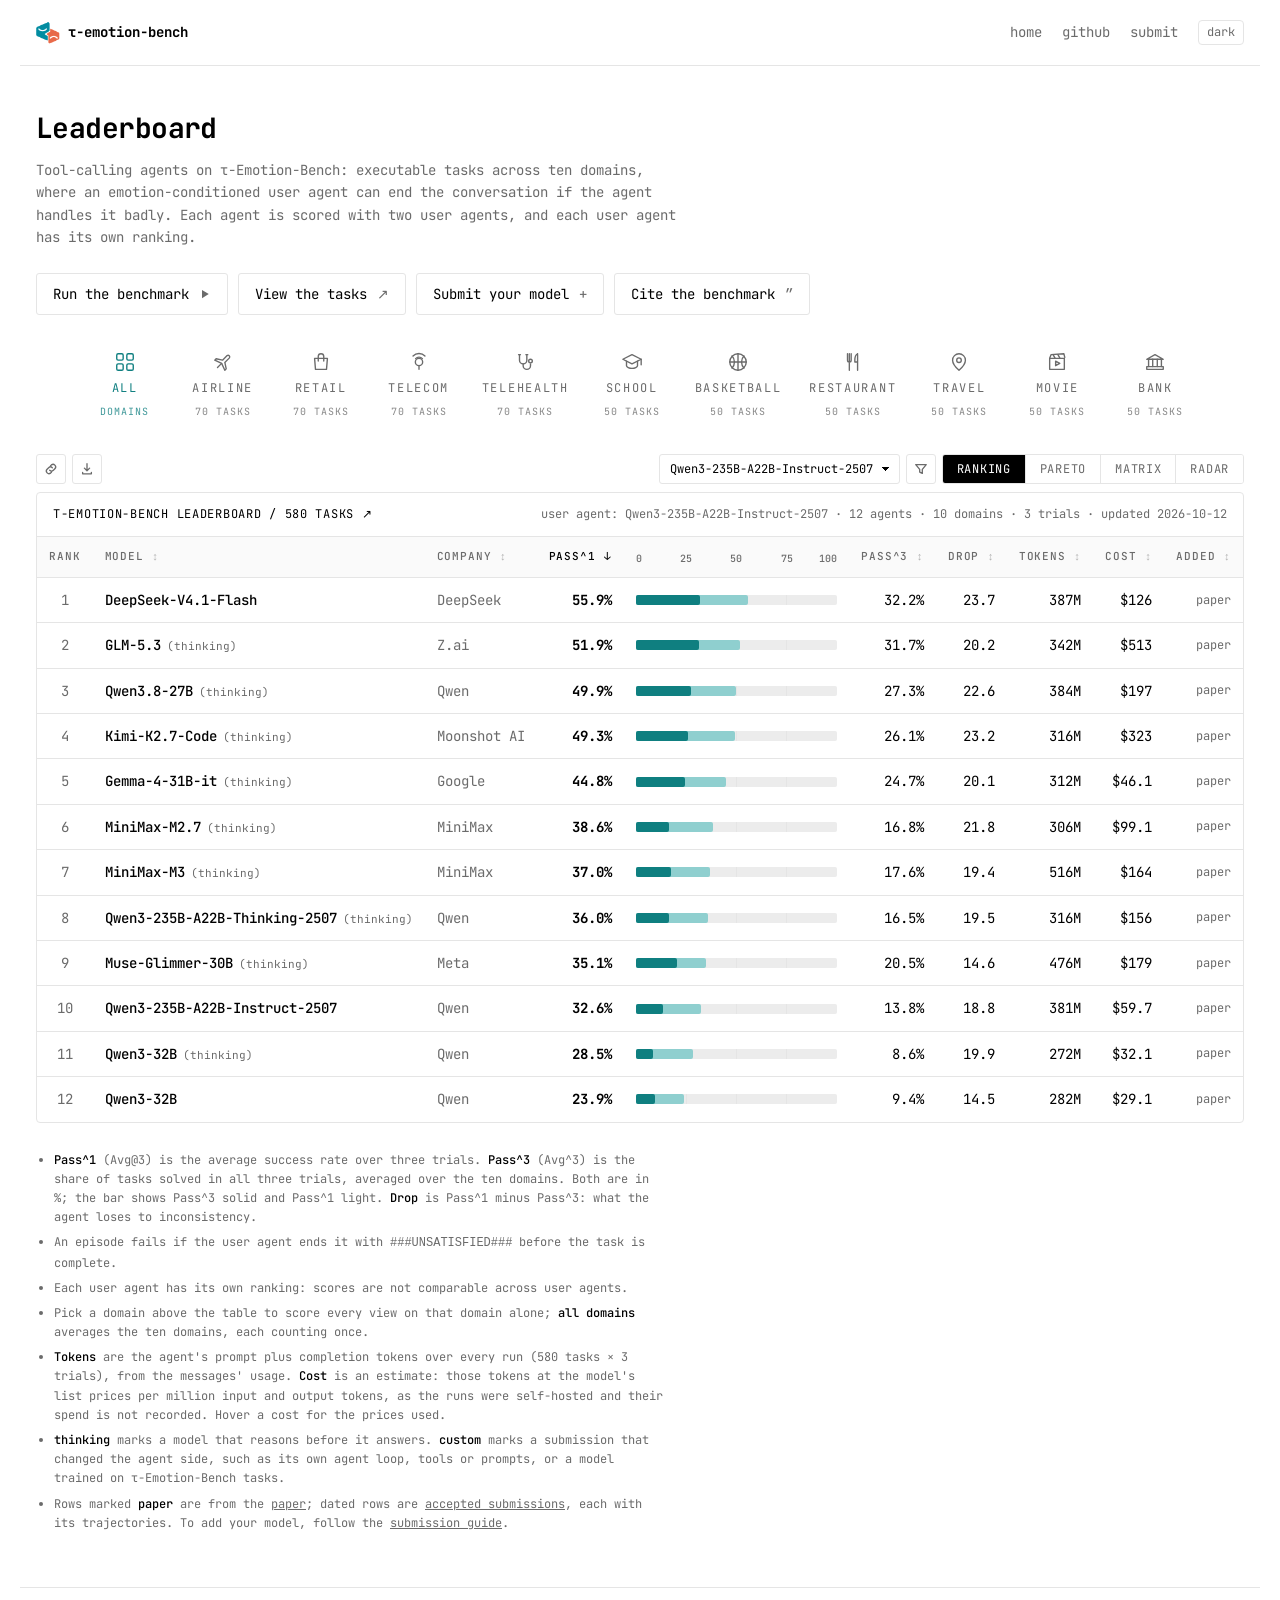
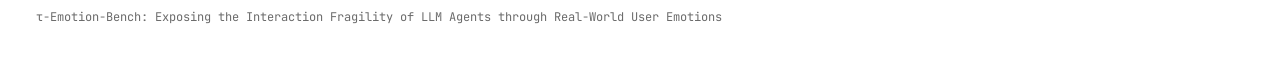
==== leaderboard.html @ d934b594 "Leaderboard: Pareto plots are Pass^1 and Pass^3 against cost and tokens only" ====
<!DOCTYPE html>
<html lang="en">
<head>
  <meta charset="utf-8">
  <meta name="viewport" content="width=device-width, initial-scale=1">
  <meta name="description" content="τ-Emotion-Bench leaderboard: tool-calling agents ranked by Pass^1 and Pass^3 under emotion-conditioned user interactions, with Pareto, domain matrix and radar views.">
  <meta property="og:title" content="τ-Emotion-Bench Leaderboard">
  <meta property="og:description" content="Tool-calling agents ranked by Pass^1 and Pass^3 under emotion-conditioned user interactions.">
  <meta property="og:url" content="https://tau-emotion-bench.github.io/leaderboard.html">
  <meta property="og:image" content="https://tau-emotion-bench.github.io/static/images/social_preview.png">
  <title>Leaderboard | τ-Emotion-Bench</title>
  <link rel="icon" type="image/x-icon" href="static/images/favicon.ico">
  <link rel="icon" type="image/png" href="static/images/logo.png">
  <link rel="apple-touch-icon" href="static/images/apple-touch-icon.png">
  <script>
    // Apply a saved light/dark choice before first paint
    try {
      var savedTheme = localStorage.getItem('lb-theme');
      if (savedTheme === 'light' || savedTheme === 'dark') document.documentElement.dataset.theme = savedTheme;
    } catch (e) {}
  </script>
  <link rel="stylesheet" href="static/css/site.css">
  <link rel="stylesheet" href="static/css/leaderboard.css">
  <script defer src="static/js/theme.js"></script>
  <script defer src="static/js/leaderboard-runs.js"></script>
  <script defer src="static/js/leaderboard-data.js"></script>
  <script defer src="static/js/leaderboard.js"></script>
</head>
<body class="lb-wide">
  <header class="lb-nav">
    <a class="lb-brand" href="index.html"><img src="static/images/logo.png" alt="" width="24" height="24">τ-emotion-bench</a>
    <nav>
      <a href="index.html">home</a>
      <a href="https://github.com/sahsaeedi/tau-emotion-bench">github</a>
      <a href="https://github.com/sahsaeedi/tau-emotion-bench/blob/main/docs/leaderboard-submission.md">submit</a>
      <button type="button" class="lb-theme" id="theme-toggle" aria-label="Switch between light and dark mode">dark</button>
    </nav>
  </header>

  <main class="lb-main">
    <h1>Leaderboard</h1>
    <p class="lb-lead">
      Tool-calling agents on τ-Emotion-Bench: executable tasks across ten domains, where an emotion-conditioned user agent can end the conversation if the agent handles it badly. Each agent is scored with two user agents, and each user agent has its own ranking.
    </p>

    <div class="lb-actions">
      <a class="lb-action" href="https://github.com/sahsaeedi/tau-emotion-bench#running-the-benchmark">Run the benchmark <svg viewBox="0 0 16 16" width="12" height="12" aria-hidden="true"><path d="M4 2.5v11l9-5.5-9-5.5Z" fill="currentColor"/></svg></a>
      <a class="lb-action" href="https://github.com/sahsaeedi/tau-emotion-bench/tree/main/data/tau_emotion/domains">View the tasks <span>↗</span></a>
      <a class="lb-action" href="https://github.com/sahsaeedi/tau-emotion-bench/blob/main/docs/leaderboard-submission.md">Submit your model <span>+</span></a>
      <button type="button" class="lb-action" id="lb-cite">Cite the benchmark <span>”</span></button>
    </div>

    <div class="lb-overlay" id="lb-cite-dialog" role="dialog" aria-modal="true" aria-labelledby="lb-cite-title" hidden>
    <div class="lb-dialog">
      <div class="lb-dialog-head">
        <span id="lb-cite-title">BibTeX</span>
        <div class="lb-tools">
          <button type="button" class="lb-icon-btn" id="lb-cite-copy" title="Copy the BibTeX" aria-label="Copy the BibTeX">
            <svg viewBox="0 0 16 16" width="14" height="14" aria-hidden="true"><rect x="5.5" y="5.5" width="8" height="8" rx="1" fill="none" stroke="currentColor" stroke-width="1.5"/><path d="M10.5 5.5v-2a1 1 0 0 0-1-1h-6a1 1 0 0 0-1 1v6a1 1 0 0 0 1 1h2" fill="none" stroke="currentColor" stroke-width="1.5"/></svg>
          </button>
          <button type="button" class="lb-icon-btn" id="lb-cite-close" title="Close" aria-label="Close">
            <svg viewBox="0 0 16 16" width="14" height="14" aria-hidden="true"><path d="m4 4 8 8M12 4l-8 8" fill="none" stroke="currentColor" stroke-width="1.5" stroke-linecap="round"/></svg>
          </button>
        </div>
      </div>
<pre id="lb-bibtex">@article{singh2026tauemotionbench,
  title={$\tau$-Emotion-Bench: Exposing the Interaction Fragility of LLM Agents through Real-World User Emotions},
  author={Singh, Rishitosh Kumar and Saeidi, Amir and Hegde, Shamanthak and Kumbhar, Shrinidhi and Baral, Chitta},
  journal={arXiv preprint arXiv:2610.19560},
  year={2026},
  url={https://arxiv.org/abs/2610.19560}
}</pre>
      <p class="lb-dialog-foot"><span class="lb-toast" id="lb-cite-toast" role="status" aria-live="polite"></span><a href="https://arxiv.org/abs/2610.19560">arXiv:2610.19560</a></p>
    </div>
    </div>

    <!-- Domain chips: scope every view to one domain, or all of them -->
    <nav class="lb-domains" id="lb-domains" aria-label="Domain"></nav>

    <!-- Toolbar: share on the left; user agent, filter and view on the right -->
    <div class="lb-toolbar">
      <div class="lb-tools">
        <button type="button" class="lb-icon-btn" id="lb-copy" title="Copy a link to this view" aria-label="Copy a link to this view">
          <svg viewBox="0 0 16 16" width="14" height="14" aria-hidden="true"><path d="M6.5 9.5a3 3 0 0 0 4.2 0l2-2a3 3 0 0 0-4.2-4.2l-1 1" fill="none" stroke="currentColor" stroke-width="1.5" stroke-linecap="round"/><path d="M9.5 6.5a3 3 0 0 0-4.2 0l-2 2a3 3 0 0 0 4.2 4.2l1-1" fill="none" stroke="currentColor" stroke-width="1.5" stroke-linecap="round"/></svg>
        </button>
        <button type="button" class="lb-icon-btn" id="lb-csv" title="Download the current ranking as CSV" aria-label="Download the current ranking as CSV">
          <svg viewBox="0 0 16 16" width="14" height="14" aria-hidden="true"><path d="M8 2v8m0 0 3-3m-3 3L5 7M3 12v1.5h10V12" fill="none" stroke="currentColor" stroke-width="1.5" stroke-linecap="round" stroke-linejoin="round"/></svg>
        </button>
        <span class="lb-toast" id="lb-toast" role="status" aria-live="polite"></span>
      </div>
      <div class="lb-tools lb-tools-right">
        <label class="lb-select" title="User agent">
          <span class="lb-sr">User agent</span>
          <select id="lb-user" aria-label="Choose the user agent"></select>
        </label>
        <div class="lb-filter-wrap">
          <button type="button" class="lb-icon-btn" id="lb-filter-btn" aria-expanded="false" aria-controls="lb-filter" title="Filter agents" aria-label="Filter agents">
            <svg viewBox="0 0 16 16" width="14" height="14" aria-hidden="true"><path d="M2 3h12l-4.5 5.5V13l-3-1.5V8.5Z" fill="none" stroke="currentColor" stroke-width="1.5" stroke-linejoin="round"/></svg>
            <span class="lb-badge" id="lb-filter-count" hidden></span>
          </button>
          <div class="lb-filter" id="lb-filter" hidden>
            <div class="lb-filter-row">
              <span class="lb-filter-label">Thinking</span>
              <div class="lb-segmented" data-filter="thinking">
                <button type="button" data-value="all" aria-pressed="true">all</button>
                <button type="button" data-value="yes" aria-pressed="false">thinking</button>
                <button type="button" data-value="no" aria-pressed="false">non-thinking</button>
              </div>
            </div>
            <div class="lb-filter-row">
              <span class="lb-filter-label">Submission</span>
              <div class="lb-segmented" data-filter="type">
                <button type="button" data-value="all" aria-pressed="true">all</button>
                <button type="button" data-value="standard" aria-pressed="false">standard</button>
                <button type="button" data-value="custom" aria-pressed="false">custom</button>
              </div>
            </div>
            <div class="lb-filter-row">
              <span class="lb-filter-label">Search</span>
              <input type="search" id="lb-q" placeholder="model or company" aria-label="Search by model or company">
            </div>
            <button type="button" class="lb-link-btn" id="lb-filter-reset">reset</button>
          </div>
        </div>
        <div class="lb-tabs" role="tablist" aria-label="View">
          <button type="button" role="tab" data-view="ranking" aria-selected="true">ranking</button>
          <button type="button" role="tab" data-view="pareto" aria-selected="false">pareto</button>
          <button type="button" role="tab" data-view="matrix" aria-selected="false">matrix</button>
          <button type="button" role="tab" data-view="radar" aria-selected="false">radar</button>
        </div>
      </div>
    </div>

    <section class="lb-panel" id="lb-panel">
      <header class="lb-panel-head">
        <span id="lb-panel-title">τ-EMOTION-BENCH LEADERBOARD</span>
        <span class="lb-panel-meta" id="lb-meta"></span>
      </header>

      <div class="lb-view" id="view-ranking" data-view="ranking">
        <div class="lb-table-wrap">
          <table class="lb-table" id="leaderboard">
            <thead>
              <tr>
                <th class="num">Rank</th>
                <th><button type="button" data-sort="model">Model</button></th>
                <th class="col-company"><button type="button" data-sort="provider">Company</button></th>
                <th class="col-perf"><button type="button" data-sort="pass1">Pass^1</button></th>
                <th class="col-bar" aria-hidden="true"><div class="lb-axis"><span>0</span><span>25</span><span>50</span><span>75</span><span>100</span></div></th>
                <th class="num"><button type="button" data-sort="pass3">Pass^3</button></th>
                <th class="num col-gap"><button type="button" data-sort="gap" title="Pass^1 minus Pass^3: how much is lost to inconsistency">Drop</button></th>
                <th class="num col-tokens"><button type="button" data-sort="tokens" title="The agent's prompt and completion tokens over every run">Tokens</button></th>
                <th class="num col-cost"><button type="button" data-sort="cost" title="Tokens priced at the model's list prices: an estimate">Cost</button></th>
                <th class="num col-date"><button type="button" data-sort="date">Added</button></th>
              </tr>
            </thead>
            <tbody></tbody>
          </table>
          <noscript><p class="lb-empty">The leaderboard needs JavaScript to display.</p></noscript>
        </div>
      </div>

      <div class="lb-view" id="view-pareto" data-view="pareto" hidden>
        <div class="lb-chart" id="lb-pareto"></div>
        <div class="lb-chart-foot">
          <label class="lb-select">
            <span>Compare</span>
            <select id="lb-pair" aria-label="Choose the axes of the Pareto plot">
              <option value="cost">Pass^1 vs. cost</option>
              <option value="tokens">Pass^1 vs. tokens</option>
              <option value="cost-p3">Pass^3 vs. cost</option>
              <option value="tokens-p3">Pass^3 vs. tokens</option>
            </select>
          </label>
        </div>
      </div>

      <div class="lb-view" id="view-matrix" data-view="matrix" hidden>
        <div class="lb-subbar">
          <span class="lb-filter-label">Columns</span>
          <div class="lb-segmented" id="lb-level">
            <button type="button" data-value="domains" aria-pressed="true">domains</button>
            <button type="button" data-value="tasks" aria-pressed="false">tasks</button>
          </div>
          <span class="lb-caption" id="lb-level-hint"></span>
        </div>
        <div class="lb-matrix-wrap" id="lb-matrix"></div>
      </div>

      <div class="lb-view" id="view-radar" data-view="radar" hidden>
        <div class="lb-radar-grid">
          <div class="lb-table-wrap" id="lb-radar-table"></div>
          <div class="lb-radar-chart" id="lb-radar"></div>
        </div>
      </div>
    </section>

    <div class="lb-tip" id="lb-tip" role="tooltip" hidden></div>

    <ul class="lb-notes">
      <li><b>Pass^1</b> (Avg@3) is the average success rate over three trials. <b>Pass^3</b> (Avg^3) is the share of tasks solved in all three trials, averaged over the ten domains. Both are in %; the bar shows Pass^3 solid and Pass^1 light. <b>Drop</b> is Pass^1 minus Pass^3: what the agent loses to inconsistency.</li>
      <li>An episode fails if the user agent ends it with <code>###UNSATISFIED###</code> before the task is complete.</li>
      <li>Each user agent has its own ranking: scores are not comparable across user agents.</li>
      <li>Pick a domain above the table to score every view on that domain alone; <b>all domains</b> averages the ten domains, each counting once.</li>
      <li><b>Tokens</b> are the agent's prompt plus completion tokens over every run (580 tasks × 3 trials), from the messages' usage. <b>Cost</b> is an estimate: those tokens at the model's list prices per million input and output tokens, as the runs were self-hosted and their spend is not recorded. Hover a cost for the prices used.</li>
      <li><b>thinking</b> marks a model that reasons before it answers. <b>custom</b> marks a submission that changed the agent side, such as its own agent loop, tools or prompts, or a model trained on τ-Emotion-Bench tasks.</li>
      <li>Rows marked <b>paper</b> are from the <a href="https://arxiv.org/abs/2610.19560">paper</a>; dated rows are <a href="https://github.com/sahsaeedi/tau-emotion-bench/tree/main/submissions">accepted submissions</a>, each with its trajectories. To add your model, follow the <a href="https://github.com/sahsaeedi/tau-emotion-bench/blob/main/docs/leaderboard-submission.md">submission guide</a>.</li>
    </ul>
  </main>

  <footer class="lb-footer">
    <a href="index.html">τ-Emotion-Bench: Exposing the Interaction Fragility of LLM Agents through Real-World User Emotions</a>
  </footer>
</body>
</html>
---- static/css/site.css ----
/* Shared by index.html and leaderboard.html: colour tokens, top bar, light/dark toggle */

/* JetBrains Mono (SIL Open Font License, static/fonts/OFL.txt), self-hosted: one variable file per script covers weights 400-700 */
@font-face {
  font-family: 'JetBrains Mono';
  font-style: normal;
  font-weight: 400 700;
  font-display: swap;
  src: url(../fonts/jetbrains-mono-latin.woff2) format('woff2');
  unicode-range: U+0000-00FF, U+0131, U+0152-0153, U+02BB-02BC, U+02C6, U+02DA, U+02DC, U+0304, U+0308, U+0329, U+2000-206F, U+20AC, U+2122, U+2191, U+2193, U+2212, U+2215, U+FEFF, U+FFFD;
}

@font-face {
  font-family: 'JetBrains Mono';
  font-style: normal;
  font-weight: 400 700;
  font-display: swap;
  src: url(../fonts/jetbrains-mono-latin-ext.woff2) format('woff2');
  unicode-range: U+0100-02BA, U+02BD-02C5, U+02C7-02CC, U+02CE-02D7, U+02DD-02FF, U+0304, U+0308, U+0329, U+1D00-1DBF, U+1E00-1E9F, U+1EF2-1EFF, U+2020, U+20A0-20AB, U+20AD-20C4, U+2113, U+2C60-2C7F, U+A720-A7FF;
}

@font-face {
  font-family: 'JetBrains Mono';
  font-style: normal;
  font-weight: 400 700;
  font-display: swap;
  src: url(../fonts/jetbrains-mono-greek.woff2) format('woff2');
  unicode-range: U+0370-0377, U+037A-037F, U+0384-038A, U+038C, U+038E-03A1, U+03A3-03FF;
}

/* Light mode (default) */
:root {
  --bg: #ffffff;
  --fg: #000000;
  --muted: #6b6b6b;
  --line: #e5e5e5;
  --row-hover: #f6f6f6;
  --track: #ececec;
  --bar: #000000;
  color-scheme: light;
}

/* Dark mode: only when the visitor picks it with the toggle */
:root[data-theme="dark"] {
  --bg: #0b0b0b;
  --fg: #ffffff;
  --muted: #8f8f8f;
  --line: #262626;
  --row-hover: #151515;
  --track: #242424;
  --bar: #ffffff;
  color-scheme: dark;
}

.lb-nav {
  max-width: 960px;
  margin: 0 auto;
  padding-left: 16px;
  padding-right: 16px;
  font-family: 'JetBrains Mono', ui-monospace, SFMono-Regular, Menlo, Consolas, monospace;
  font-size: 14px;
  line-height: 1.6;
}

.lb-nav {
  display: flex;
  flex-wrap: wrap;
  align-items: center;
  justify-content: space-between;
  gap: 8px 24px;
  padding-top: 20px;
  padding-bottom: 20px;
  border-bottom: 1px solid var(--line);
}

.lb-brand {
  color: var(--fg);
  display: inline-flex;
  align-items: center;
  gap: 8px;
  font-weight: 700;
  text-decoration: none;
}

.lb-nav nav {
  display: flex;
  align-items: center;
  gap: 20px;
}

.lb-nav nav a {
  color: var(--muted);
  text-decoration: none;
}

.lb-nav nav a:hover,
.lb-nav nav a[aria-current="page"] {
  color: var(--fg);
}

.lb-theme {
  font: inherit;
  font-size: 12px;
  color: var(--muted);
  background: none;
  border: 1px solid var(--line);
  border-radius: 4px;
  padding: 2px 8px;
  cursor: pointer;
}

.lb-theme:hover {
  color: var(--fg);
  border-color: var(--fg);
}
---- static/css/leaderboard.css ----
/* Leaderboard page: toolbar, four views (ranking, pareto, matrix, radar), tooltip.
   Colour tokens come from site.css; the accent and heat ramp are defined here. */

:root {
  --accent: #0f7f80;          /* 4.8:1 on white */
  --accent-soft: rgba(15, 127, 128, 0.28);
  --bar-p3: #0f7f80;          /* Pass^3, solid */
  --bar-p1: #8fcfcf;          /* Pass^1, the lighter extension */
  --accent-fill: rgba(15, 127, 128, 0.12);
  --panel: #ffffff;
  --panel-line: #e5e5e5;
  --head-bg: #fafafa;
  --heat-lo: #eef7f7;
  --heat-hi: #064546;
  --heat-text: #000000;
  --heat-text-hi: #ffffff;
  --ghost: #b3b3b3;
}

:root[data-theme="dark"] {
  --accent: #2bb5b5;          /* 7.9:1 on #0b0b0b */
  --accent-soft: rgba(43, 181, 181, 0.32);
  --bar-p3: #2bb5b5;
  --bar-p1: #1b6b6b;
  --accent-fill: rgba(43, 181, 181, 0.14);
  --panel: #0e0e0e;
  --panel-line: #222222;
  --head-bg: #111111;
  --heat-lo: #0f1f1f;
  --heat-hi: #3ac9c9;
  --heat-text: #ffffff;
  --heat-text-hi: #000000;
  --ghost: #4a4a4a;
}

* {
  box-sizing: border-box;
}

body {
  margin: 0;
  background: var(--bg);
  color: var(--fg);
  font-family: 'JetBrains Mono', ui-monospace, SFMono-Regular, Menlo, Consolas, monospace;
  font-size: 14px;
  line-height: 1.6;
}

a {
  color: inherit;
}

.lb-wide .lb-nav,
.lb-main,
.lb-footer {
  max-width: 1240px;
  margin: 0 auto;
  padding-left: 16px;
  padding-right: 16px;
}

.lb-main {
  padding-top: 40px;
  padding-bottom: 48px;
}

.lb-main h1 {
  margin: 0 0 8px;
  font-size: 28px;
  font-weight: 700;
  letter-spacing: -0.02em;
}

.lb-lead {
  margin: 0 0 24px;
  max-width: 80ch;
  color: var(--muted);
}

/* ---- Action buttons and domain chips ---- */
.lb-actions {
  display: flex;
  flex-wrap: wrap;
  gap: 10px;
  margin: 0 0 28px;
}

.lb-action {
  display: inline-flex;
  align-items: center;
  gap: 10px;
  padding: 9px 16px;
  font-size: 14px;
  color: var(--fg);
  background: var(--panel);
  border: 1px solid var(--panel-line);
  border-radius: 3px;
  text-decoration: none;
}

.lb-action span,
.lb-action svg {
  color: var(--muted);
}

button.lb-action {
  font: inherit;
  cursor: pointer;
}

/* Citation dialog */
.lb-overlay {
  position: fixed;
  inset: 0;
  z-index: 20;
  display: flex;
  align-items: center;
  justify-content: center;
  padding: 16px;
  background: rgba(0, 0, 0, 0.5);
}

.lb-overlay[hidden] {
  display: none;
}

.lb-dialog {
  width: min(720px, 100%);
  color: var(--fg);
  background: var(--panel);
  border: 1px solid var(--panel-line);
  border-radius: 4px;
  box-shadow: 0 12px 40px rgba(0, 0, 0, 0.3);
  font-size: 13px;
}

.lb-dialog-head {
  display: flex;
  align-items: center;
  justify-content: space-between;
  padding: 10px 12px 10px 16px;
  border-bottom: 1px solid var(--panel-line);
  font-size: 12px;
  letter-spacing: 0.08em;
  text-transform: uppercase;
}

.lb-dialog pre {
  margin: 0;
  padding: 16px;
  font: inherit;
  font-size: 12px;
  line-height: 1.6;
  white-space: pre-wrap;
  overflow-wrap: anywhere;
}

.lb-dialog-foot {
  display: flex;
  align-items: center;
  justify-content: space-between;
  gap: 12px;
  margin: 0;
  padding: 10px 16px;
  border-top: 1px solid var(--panel-line);
  font-size: 12px;
  color: var(--muted);
}

.lb-action:hover {
  border-color: var(--fg);
}

.lb-domains {
  display: flex;
  justify-content: center;
  gap: 4px 20px;
  margin: 0 -16px 24px;
  padding: 0 16px;
  overflow-x: auto;
}

.lb-domain {
  flex: 0 0 auto;
  display: flex;
  flex-direction: column;
  align-items: center;
  gap: 6px;
  min-width: 78px;
  padding: 8px 4px;
  font: inherit;
  color: var(--muted);
  background: none;
  border: 0;
  border-bottom: 2px solid transparent;
  cursor: pointer;
}

.lb-domain:hover {
  color: var(--fg);
}

.lb-domain[aria-pressed="true"] {
  color: var(--accent);
}

.lb-domain-name {
  font-size: 12px;
  letter-spacing: 0.14em;
  text-transform: uppercase;
}

.lb-domain-sub {
  font-size: 10px;
  letter-spacing: 0.1em;
  text-transform: uppercase;
  opacity: 0.8;
}

/* Narrow screens: the chip row scrolls from its left edge */
@media (max-width: 1100px) {
  .lb-domains {
    justify-content: flex-start;
  }
}

.lb-sr {
  position: absolute;
  width: 1px;
  height: 1px;
  overflow: hidden;
  clip: rect(0 0 0 0);
}

/* ---- Toolbar ---- */
.lb-toolbar {
  display: flex;
  flex-wrap: wrap;
  align-items: center;
  justify-content: space-between;
  gap: 8px 16px;
  margin-bottom: 8px;
}

.lb-tools {
  display: flex;
  flex-wrap: wrap;
  align-items: center;
  gap: 6px;
}

.lb-icon-btn,
.lb-tabs button,
.lb-select select,
.lb-segmented button {
  font: inherit;
  font-size: 12px;
  line-height: 1;
  color: var(--fg);
  background: var(--panel);
  border: 1px solid var(--panel-line);
  border-radius: 3px;
  cursor: pointer;
}

.lb-icon-btn {
  position: relative;
  display: inline-flex;
  align-items: center;
  justify-content: center;
  width: 30px;
  height: 30px;
  color: var(--muted);
}

.lb-icon-btn:hover,
.lb-icon-btn[aria-expanded="true"] {
  color: var(--fg);
  border-color: var(--fg);
}

.lb-badge {
  position: absolute;
  top: -5px;
  right: -5px;
  min-width: 14px;
  height: 14px;
  padding: 0 4px;
  border-radius: 7px;
  font-size: 10px;
  line-height: 14px;
  color: var(--bg);
  background: var(--accent);
}

.lb-toast {
  font-size: 12px;
  color: var(--muted);
}

.lb-select {
  display: inline-flex;
  align-items: center;
  gap: 8px;
  font-size: 12px;
  color: var(--muted);
}

.lb-select select {
  height: 30px;
  padding: 0 26px 0 10px;
  appearance: none;
  -webkit-appearance: none;
  background-image: linear-gradient(45deg, transparent 50%, currentColor 50%), linear-gradient(135deg, currentColor 50%, transparent 50%);
  background-position: calc(100% - 13px) 12px, calc(100% - 9px) 12px;
  background-size: 4px 4px;
  background-repeat: no-repeat;
}

.lb-select select:hover {
  border-color: var(--fg);
}

.lb-tabs {
  display: inline-flex;
  border: 1px solid var(--panel-line);
  border-radius: 3px;
  overflow: hidden;
}

.lb-tabs button {
  height: 28px;
  padding: 0 14px;
  border: 0;
  border-right: 1px solid var(--panel-line);
  border-radius: 0;
  text-transform: uppercase;
  letter-spacing: 0.06em;
  color: var(--muted);
}

.lb-tabs button:last-child {
  border-right: 0;
}

.lb-tabs button:hover {
  color: var(--fg);
}

.lb-tabs button[aria-selected="true"] {
  color: var(--bg);
  background: var(--fg);
}

/* Filter popover */
.lb-filter-wrap {
  position: relative;
}

.lb-filter {
  position: absolute;
  z-index: 5;
  top: 36px;
  right: 0;
  width: 320px;
  max-width: calc(100vw - 32px);
  padding: 12px;
  background: var(--panel);
  border: 1px solid var(--panel-line);
  border-radius: 4px;
  box-shadow: 0 8px 24px rgba(0, 0, 0, 0.12);
}

.lb-filter-row {
  display: flex;
  align-items: center;
  justify-content: space-between;
  gap: 12px;
  margin-bottom: 10px;
}

.lb-filter-label {
  font-size: 12px;
  color: var(--muted);
}

.lb-filter input {
  font: inherit;
  font-size: 12px;
  width: 190px;
  height: 28px;
  padding: 0 8px;
  color: var(--fg);
  background: var(--bg);
  border: 1px solid var(--panel-line);
  border-radius: 3px;
}

.lb-link-btn {
  font: inherit;
  font-size: 12px;
  padding: 0;
  color: var(--muted);
  background: none;
  border: 0;
  cursor: pointer;
  text-decoration: underline;
}

.lb-link-btn:hover {
  color: var(--fg);
}

.lb-segmented {
  display: inline-flex;
  border: 1px solid var(--panel-line);
  border-radius: 3px;
  overflow: hidden;
}

.lb-segmented button {
  height: 26px;
  padding: 0 10px;
  border: 0;
  border-right: 1px solid var(--panel-line);
  border-radius: 0;
  color: var(--muted);
}

.lb-segmented button:last-child {
  border-right: 0;
}

.lb-segmented button[aria-pressed="true"] {
  color: var(--bg);
  background: var(--fg);
}

/* ---- Panel ---- */
.lb-panel {
  background: var(--panel);
  border: 1px solid var(--panel-line);
  border-radius: 4px;
}

.lb-panel-head {
  display: flex;
  flex-wrap: wrap;
  align-items: center;
  justify-content: space-between;
  gap: 4px 16px;
  padding: 12px 16px;
  border-bottom: 1px solid var(--panel-line);
  font-size: 12px;
  letter-spacing: 0.06em;
  text-transform: uppercase;
}

.lb-panel-head a {
  text-decoration: none;
}

.lb-panel-head a:hover {
  color: var(--accent);
}

.lb-panel-meta {
  color: var(--muted);
  text-transform: none;
  letter-spacing: 0;
}

.lb-caption {
  margin: 0;
  padding: 10px 16px 12px;
  font-size: 12px;
  color: var(--muted);
}

/* ---- Tables ---- */
.lb-table-wrap {
  overflow-x: auto;
}

.lb-table {
  width: 100%;
  border-collapse: collapse;
  white-space: nowrap;
  font-variant-numeric: tabular-nums;
}

.lb-table th,
.lb-table td {
  padding: 11px 12px;
  text-align: left;
  border-bottom: 1px solid var(--panel-line);
}

.lb-table tbody tr:last-child td {
  border-bottom: 0;
}

.lb-table th {
  font-size: 11px;
  font-weight: 500;
  text-transform: uppercase;
  letter-spacing: 0.08em;
  color: var(--muted);
  background: var(--head-bg);
}

.lb-table .num {
  text-align: right;
}

.lb-table td:first-child,
.lb-table th:first-child {
  width: 56px;
  text-align: center;
  color: var(--muted);
}

.lb-table tbody tr:hover,
.lb-table tbody tr.is-active {
  background: var(--row-hover);
}

.lb-table th button {
  font: inherit;
  text-transform: inherit;
  letter-spacing: inherit;
  color: inherit;
  background: none;
  border: 0;
  padding: 0;
  cursor: pointer;
}

.lb-table th button::after {
  content: " ↕";
  opacity: 0.5;
}

.lb-table th button:hover {
  color: var(--fg);
}

.lb-table th button[aria-pressed="true"] {
  color: var(--fg);
}

.lb-table th button[aria-pressed="true"][data-dir="desc"]::after {
  content: " ↓";
  opacity: 1;
}

.lb-table th button[aria-pressed="true"][data-dir="asc"]::after {
  content: " ↑";
  opacity: 1;
}

.lb-name {
  font-weight: 500;
}

.lb-sub {
  display: block;
  font-size: 11px;
  color: var(--muted);
}

.lb-tag {
  margin-left: 6px;
  font-size: 11px;
  color: var(--muted);
}

.lb-tag::before {
  content: "(";
}

.lb-tag::after {
  content: ")";
}

.lb-table td.company,
.lb-table td.date {
  color: var(--muted);
}

.lb-table td.date {
  font-size: 12px;
}

.lb-table td.sorted {
  font-weight: 700;
  color: var(--fg);
}

.lb-table td.col-perf {
  font-weight: 700;
  text-align: right;
}

.lb-table th.col-perf {
  text-align: right;
}

.lb-table th.col-bar,
.lb-table td.col-bar {
  width: 34%;
  min-width: 220px;
}

.lb-axis {
  position: relative;
  height: 12px;
  font-size: 10px;
  letter-spacing: 0;
}

.lb-axis span {
  position: absolute;
  top: 0;
  transform: translateX(-50%);
}

.lb-axis span:nth-child(1) { left: 0; transform: none; }
.lb-axis span:nth-child(2) { left: 25%; }
.lb-axis span:nth-child(3) { left: 50%; }
.lb-axis span:nth-child(4) { left: 75%; }
.lb-axis span:nth-child(5) { left: 100%; transform: translateX(-100%); }

.lb-track {
  position: relative;
  height: 10px;
  border-radius: 2px;
  background:
    linear-gradient(to right, transparent calc(25% - 0.5px), var(--panel-line) calc(25% - 0.5px), var(--panel-line) calc(25% + 0.5px), transparent calc(25% + 0.5px)),
    linear-gradient(to right, transparent calc(50% - 0.5px), var(--panel-line) calc(50% - 0.5px), var(--panel-line) calc(50% + 0.5px), transparent calc(50% + 0.5px)),
    linear-gradient(to right, transparent calc(75% - 0.5px), var(--panel-line) calc(75% - 0.5px), var(--panel-line) calc(75% + 0.5px), transparent calc(75% + 0.5px)),
    var(--track);
}

.lb-track span {
  position: absolute;
  top: 0;
  bottom: 0;
  left: 0;
  border-radius: 2px;
  background: var(--bar-p3);
}

.lb-track .lb-p1 {
  background: var(--bar-p1);
}

.lb-empty {
  padding: 24px 16px;
  color: var(--muted);
}

@media (max-width: 1100px) {
  .col-company,
  .col-date {
    display: none;
  }
}

@media (max-width: 900px) {
  .col-tokens,
  .col-cost {
    display: none;
  }
}

.lb-table td.num[title] {
  cursor: help;
}

@media (max-width: 720px) {
  .col-gap {
    display: none;
  }

  .lb-table th.col-bar,
  .lb-table td.col-bar {
    min-width: 140px;
  }

  .lb-table th,
  .lb-table td {
    padding: 10px 8px;
  }
}

@media (max-width: 560px) {
  .col-bar {
    display: none;
  }

  .lb-table td:nth-child(2) {
    white-space: normal;
    min-width: 150px;
  }
}

/* ---- Charts (shared) ---- */
.lb-chart {
  padding: 16px 16px 4px;
}

.lb-chart svg {
  display: block;
  width: 100%;
  height: auto;
  font-family: inherit;
}

.lb-chart-foot {
  display: flex;
  flex-wrap: wrap;
  align-items: center;
  justify-content: center;
  gap: 8px 16px;
  padding: 8px 16px 14px;
  border-top: 1px solid var(--panel-line);
}

.lb-chart-foot .lb-caption {
  padding: 0;
}

.lb-grid {
  stroke: var(--panel-line);
  stroke-width: 1;
}

.lb-axis-text {
  fill: var(--muted);
  font-size: 11px;
}

.lb-axis-title {
  fill: var(--muted);
  font-size: 12px;
}

.lb-ref {
  stroke: var(--ghost);
  stroke-width: 1;
  stroke-dasharray: 3 4;
}

.lb-frontier {
  fill: none;
  stroke: var(--accent);
  stroke-width: 2;
  stroke-linejoin: round;
}

.lb-dot {
  fill: var(--ghost);
  stroke: var(--panel);
  stroke-width: 2;
}

.lb-dot.on-frontier {
  fill: var(--accent);
}

.lb-hit {
  fill: transparent;
  cursor: pointer;
}

.lb-point:hover .lb-dot,
.lb-point.is-active .lb-dot {
  fill: var(--accent);
}

.lb-label {
  fill: var(--muted);
  font-size: 12px;
}

.lb-label.on-frontier {
  fill: var(--fg);
  font-weight: 500;
}

.lb-label-sub {
  fill: var(--muted);
  font-size: 10px;
}

/* ---- Matrix ---- */
.lb-subbar {
  display: flex;
  flex-wrap: wrap;
  align-items: center;
  gap: 8px 16px;
  padding: 10px 16px;
  border-bottom: 1px solid var(--panel-line);
}

.lb-subbar .lb-caption {
  padding: 0;
}

.lb-subbar .lb-segmented button {
  text-transform: uppercase;
  letter-spacing: 0.06em;
}

.lb-matrix-wrap {
  overflow-x: auto;
}

/* Task level: narrow columns, a domain group row, a "solved by" footer */
.lb-matrix.lb-tasks thead th.lb-m-model,
.lb-matrix.lb-tasks thead th.lb-m-score {
  height: auto;
  vertical-align: bottom;
}

.lb-matrix.lb-tasks thead th.lb-m-group {
  height: 28px;
  padding: 0 8px 4px;
  text-align: left;
  vertical-align: bottom;
  border-left: 2px solid var(--panel-line);
  letter-spacing: 0.08em;
}

.lb-matrix.lb-tasks thead th.lb-m-group a {
  text-decoration: none;
  color: var(--fg);
}

.lb-matrix.lb-tasks thead th.lb-m-group a:hover {
  color: var(--accent);
}

.lb-matrix.lb-tasks thead th.lb-m-group span {
  color: var(--muted);
  font-weight: 400;
}

.lb-matrix.lb-tasks thead th.lb-m-task {
  width: 40px;
  min-width: 40px;
  height: 64px;
  vertical-align: bottom;
}

.lb-matrix.lb-tasks thead th.lb-m-task a {
  display: block;
  position: relative;
  width: 40px;
  height: 64px;
  color: inherit;
  text-decoration: none;
  letter-spacing: 0;
}

.lb-matrix.lb-tasks thead th.lb-m-task a span {
  position: absolute;
  left: 50%;
  bottom: 8px;
  transform: rotate(-90deg);
  transform-origin: left bottom;
  white-space: nowrap;
}

.lb-matrix.lb-tasks thead th.lb-m-task a:hover {
  color: var(--fg);
}

.lb-matrix.lb-tasks tbody td.lb-m-cell {
  font-size: 11px;
  height: 40px;
}

.lb-matrix.lb-tasks th.first,
.lb-matrix.lb-tasks td.first {
  border-left: 2px solid var(--panel-line);
}

.lb-matrix.lb-tasks tbody td.lb-m-cell.na {
  background: transparent;
}

.lb-matrix tfoot th,
.lb-matrix tfoot td {
  height: 36px;
  padding: 0;
  font-size: 11px;
  color: var(--muted);
  text-align: center;
  border-top: 1px solid var(--panel-line);
  border-bottom: 0;
  background: var(--head-bg);
}

.lb-matrix tfoot th {
  position: sticky;
  left: 0;
  z-index: 1;
  padding: 0 12px;
  text-align: left;
  font-weight: 500;
  text-transform: uppercase;
  letter-spacing: 0.08em;
}

.lb-matrix {
  border-collapse: separate;
  border-spacing: 0;
  white-space: nowrap;
  font-variant-numeric: tabular-nums;
}

.lb-matrix th,
.lb-matrix td {
  border-bottom: 1px solid var(--panel-line);
}

.lb-matrix thead th {
  height: 120px;
  padding: 0;
  vertical-align: bottom;
  font-size: 11px;
  font-weight: 500;
  letter-spacing: 0.08em;
  text-transform: uppercase;
  color: var(--muted);
  background: var(--head-bg);
}

.lb-matrix thead th.lb-m-model,
.lb-matrix thead th.lb-m-score {
  padding: 0 12px 10px;
  text-align: left;
}

.lb-matrix thead th.lb-m-score {
  text-align: right;
}

.lb-matrix thead th.lb-m-domain {
  width: 66px;
  min-width: 66px;
}

.lb-matrix thead button {
  font: inherit;
  text-transform: inherit;
  letter-spacing: inherit;
  color: inherit;
  background: none;
  border: 0;
  padding: 0;
  cursor: pointer;
}

.lb-matrix thead button::after {
  content: " ↕";
  opacity: 0.5;
}

.lb-matrix thead button:hover,
.lb-matrix thead button[aria-pressed="true"] {
  color: var(--fg);
}

.lb-matrix thead button[aria-pressed="true"]::after {
  content: " ↓";
  opacity: 1;
}

.lb-matrix thead th.lb-m-domain button {
  display: block;
  width: 66px;
  height: 120px;
  padding: 0;
  font: inherit;
  text-transform: inherit;
  letter-spacing: inherit;
  color: inherit;
  background: none;
  border: 0;
  cursor: pointer;
  position: relative;
}

.lb-matrix thead th.lb-m-domain button span {
  position: absolute;
  left: 50%;
  bottom: 10px;
  transform: rotate(-60deg);
  transform-origin: left bottom;
  white-space: nowrap;
}

.lb-matrix thead th.lb-m-domain button::after {
  content: none;
}

.lb-matrix thead th.lb-m-domain.sel button {
  color: var(--accent);
}

.lb-radar-name.sel {
  fill: var(--accent);
}

.lb-matrix tbody td,
.lb-matrix tbody th {
  padding: 0;
  height: 48px;
}

.lb-matrix tbody th {
  padding: 0 12px;
  text-align: left;
  font-weight: 500;
  position: sticky;
  left: 0;
  background: var(--panel);
  min-width: 230px;
  z-index: 1;
}

.lb-matrix tbody td.lb-m-score {
  padding: 0 12px;
  text-align: right;
  font-weight: 700;
}

.lb-matrix tbody td.lb-m-cell {
  text-align: center;
  font-size: 12px;
  border-left: 2px solid var(--panel);
  border-bottom: 2px solid var(--panel);
  color: var(--heat-text);
  background: color-mix(in oklch, var(--heat-hi) calc(var(--v) * 100%), var(--heat-lo));
  cursor: default;
}

.lb-matrix tbody td.lb-m-cell.hi {
  color: var(--heat-text-hi);
}

.lb-matrix tbody td.lb-m-cell.na {
  color: var(--muted);
  background: var(--track);
}

.lb-matrix tbody td.lb-m-cell:hover {
  outline: 2px solid var(--fg);
  outline-offset: -2px;
}

.lb-matrix tbody tr:hover th,
.lb-matrix tbody tr:hover td.lb-m-score {
  background: var(--row-hover);
}

/* ---- Radar ---- */
.lb-radar-grid {
  display: grid;
  grid-template-columns: minmax(0, 1.75fr) minmax(320px, 1fr);
  align-items: start;
}

.lb-radar-table {
  font-size: 12px;
}

.lb-radar-table th,
.lb-radar-table td {
  padding: 9px 7px;
}

.lb-radar-table th:first-child,
.lb-radar-table td:first-child {
  padding-left: 14px;
}

.lb-radar-table th button::after {
  content: "";
}

/* Domain headers stand up so ten columns fit beside the chart */
.lb-radar-table thead th {
  height: 96px;
  vertical-align: bottom;
}

.lb-radar-table tbody td:first-child {
  white-space: normal;
  min-width: 160px;
}

.lb-radar-table thead th.dom {
  width: 44px;
  min-width: 44px;
  padding-left: 0;
  padding-right: 0;
}

.lb-radar-table thead th.dom button {
  display: block;
  position: relative;
  width: 44px;
  height: 86px;
}

.lb-radar-table thead th.dom button span {
  position: absolute;
  left: 50%;
  bottom: 0;
  transform: rotate(-60deg);
  transform-origin: left bottom;
  white-space: nowrap;
}

.lb-radar-table td.num {
  padding-left: 3px;
  padding-right: 6px;
}

.lb-radar-table th button[aria-pressed="true"] {
  color: var(--accent);
}

.lb-radar-table th.all button {
  color: var(--accent);
}

.lb-radar-grid .lb-table-wrap {
  border-right: 1px solid var(--panel-line);
}

.lb-radar-grid .lb-table th {
  text-align: right;
  white-space: normal;
  vertical-align: bottom;
}

.lb-radar-grid .lb-table th:first-child,
.lb-radar-grid .lb-table td:first-child {
  width: auto;
  text-align: left;
  color: var(--fg);
}

.lb-radar-grid .lb-table td.num.all {
  font-weight: 700;
  color: var(--accent);
}

.lb-radar-grid .lb-table tbody tr {
  cursor: pointer;
}

.lb-radar-chart {
  position: sticky;
  top: 12px;
  padding: 16px;
}

.lb-radar-chart svg {
  display: block;
  width: 100%;
  height: auto;
  max-width: 560px;
  margin: 0 auto;
  font-family: inherit;
}

.lb-radar-ring {
  fill: none;
  stroke: var(--panel-line);
  stroke-width: 1;
}

.lb-radar-axis {
  stroke: var(--panel-line);
  stroke-width: 1;
}

.lb-radar-ghost {
  fill: none;
  stroke: var(--ghost);
  stroke-width: 1;
  opacity: 0.7;
}

.lb-radar-main {
  fill: var(--accent-fill);
  stroke: var(--accent);
  stroke-width: 2;
  stroke-linejoin: round;
}

.lb-radar-vertex {
  fill: var(--accent);
  stroke: var(--panel);
  stroke-width: 2;
}

.lb-radar-value {
  fill: var(--fg);
  font-size: 11px;
  font-weight: 500;
}

.lb-radar-tick {
  fill: var(--muted);
  font-size: 10px;
}

.lb-radar-name {
  fill: var(--fg);
  font-size: 11px;
  letter-spacing: 0.08em;
  text-transform: uppercase;
}

.lb-radar-title {
  text-align: center;
  margin: 8px 0 0;
  font-size: 12px;
}

.lb-radar-title b {
  font-weight: 500;
}

.lb-radar-title span {
  color: var(--muted);
}

.lb-legend {
  display: flex;
  flex-wrap: wrap;
  justify-content: center;
  gap: 4px 12px;
  margin: 10px 0 0;
  padding: 0;
  list-style: none;
  font-size: 11px;
}

.lb-legend button {
  font: inherit;
  padding: 2px 0;
  color: var(--muted);
  background: none;
  border: 0;
  border-bottom: 1px solid transparent;
  cursor: pointer;
}

.lb-legend button:hover {
  color: var(--fg);
}

.lb-legend button[aria-pressed="true"] {
  color: var(--accent);
  border-bottom-color: var(--accent);
}

@media (max-width: 900px) {
  .lb-radar-grid {
    grid-template-columns: 1fr;
  }

  .lb-radar-grid .lb-table-wrap {
    border-right: 0;
    border-bottom: 1px solid var(--panel-line);
  }

  .lb-radar-chart {
    position: static;
  }
}

/* ---- Tooltip ---- */
.lb-tip {
  position: fixed;
  z-index: 10;
  max-width: 280px;
  padding: 6px 10px;
  font-size: 12px;
  line-height: 1.5;
  color: var(--fg);
  background: var(--panel);
  border: 1px solid var(--fg);
  border-radius: 3px;
  pointer-events: none;
  white-space: nowrap;
}

.lb-tip b {
  font-weight: 500;
}

.lb-tip span {
  color: var(--muted);
}

/* ---- Notes and footer ---- */
.lb-notes {
  margin: 28px 0 0;
  padding-left: 18px;
  max-width: 90ch;
  font-size: 12px;
  color: var(--muted);
}

.lb-notes li {
  margin-bottom: 6px;
}

.lb-notes b {
  color: var(--fg);
  font-weight: 500;
}

.lb-footer {
  padding-top: 20px;
  padding-bottom: 32px;
  border-top: 1px solid var(--line);
  font-size: 12px;
  color: var(--muted);
}

.lb-footer a {
  text-decoration: none;
}

.lb-footer a:hover {
  color: var(--fg);
}
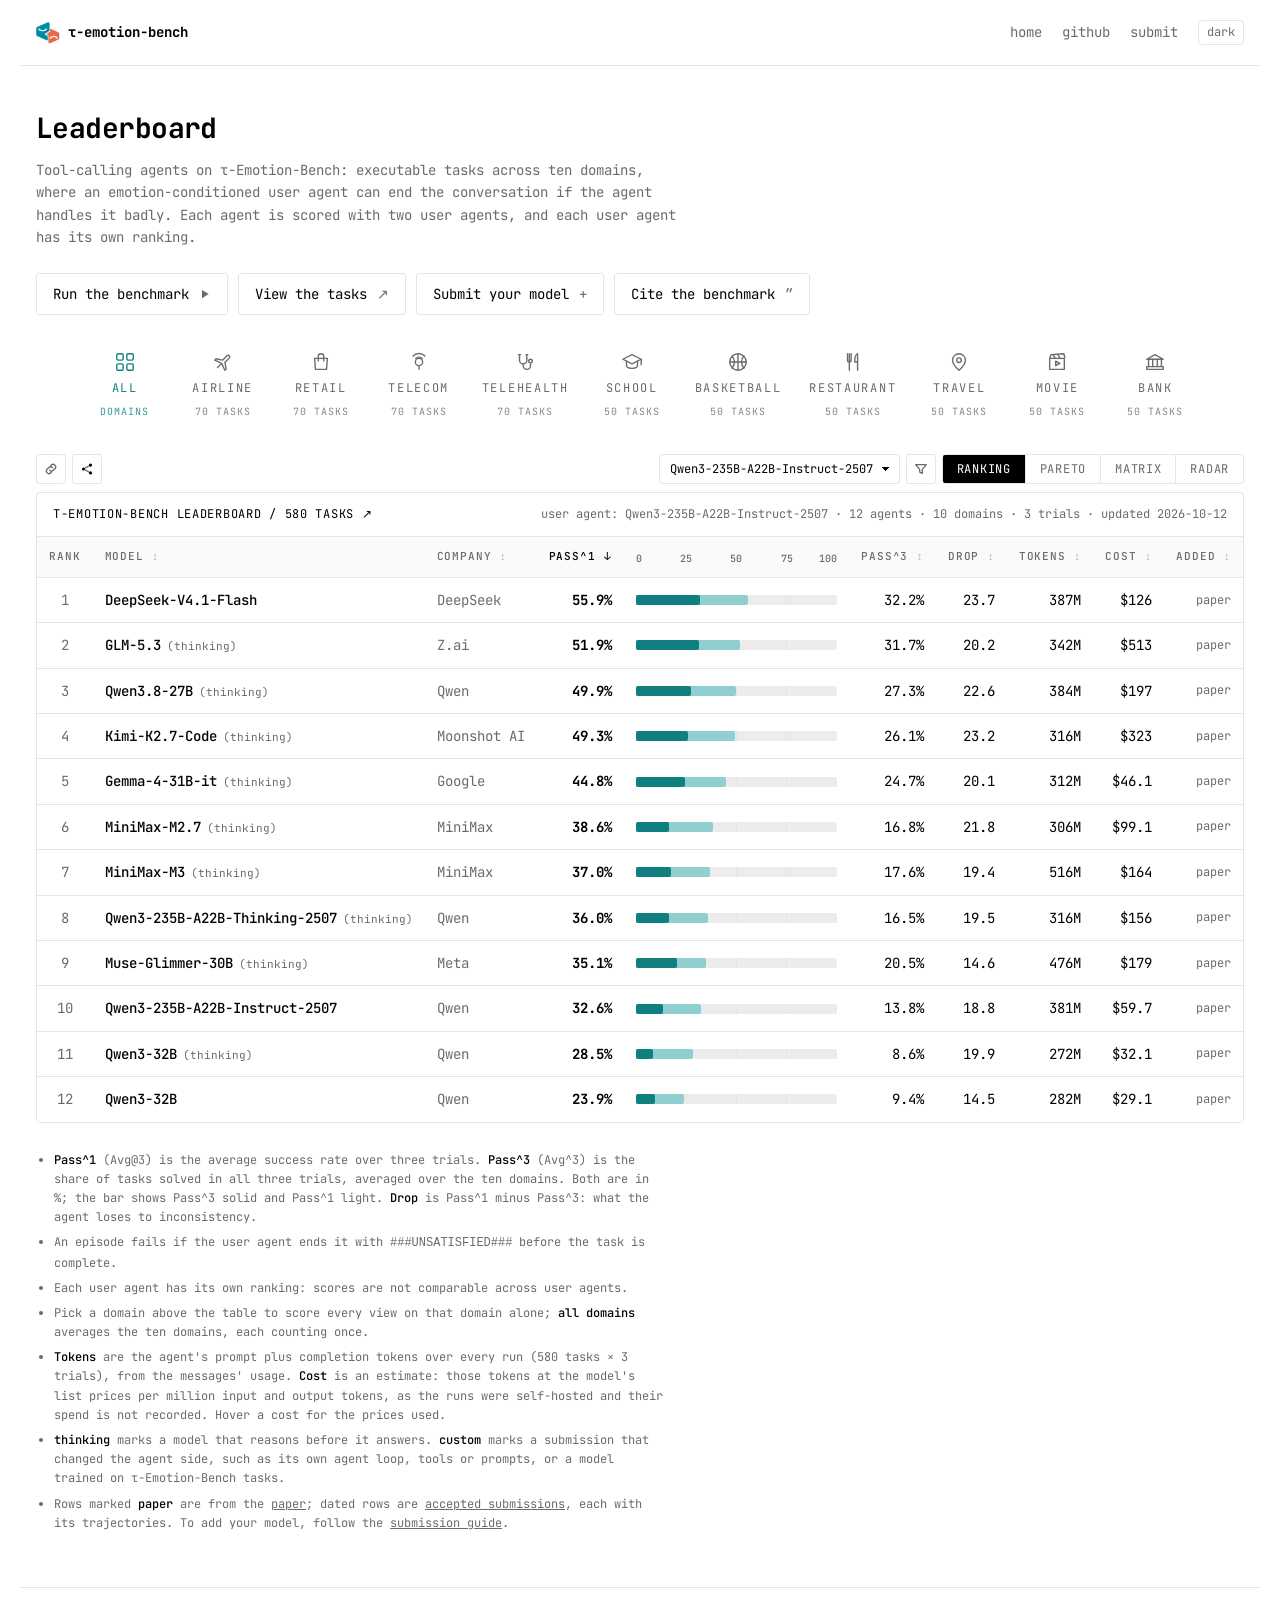
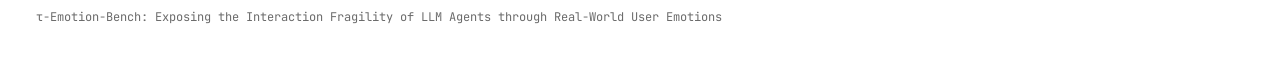
==== commit 686af624: "Leaderboard: a share button in place of the CSV download" ====
--- a/leaderboard.html
+++ b/leaderboard.html
@@ -83,8 +83,8 @@
         <button type="button" class="lb-icon-btn" id="lb-copy" title="Copy a link to this view" aria-label="Copy a link to this view">
           <svg viewBox="0 0 16 16" width="14" height="14" aria-hidden="true"><path d="M6.5 9.5a3 3 0 0 0 4.2 0l2-2a3 3 0 0 0-4.2-4.2l-1 1" fill="none" stroke="currentColor" stroke-width="1.5" stroke-linecap="round"/><path d="M9.5 6.5a3 3 0 0 0-4.2 0l-2 2a3 3 0 0 0 4.2 4.2l1-1" fill="none" stroke="currentColor" stroke-width="1.5" stroke-linecap="round"/></svg>
         </button>
-        <button type="button" class="lb-icon-btn" id="lb-csv" title="Download the current ranking as CSV" aria-label="Download the current ranking as CSV">
-          <svg viewBox="0 0 16 16" width="14" height="14" aria-hidden="true"><path d="M8 2v8m0 0 3-3m-3 3L5 7M3 12v1.5h10V12" fill="none" stroke="currentColor" stroke-width="1.5" stroke-linecap="round" stroke-linejoin="round"/></svg>
+        <button type="button" class="lb-icon-btn" id="lb-share" title="Share this view" aria-label="Share this view">
+          <svg viewBox="0 0 16 16" width="14" height="14" aria-hidden="true"><circle cx="12" cy="3.5" r="1.8"/><circle cx="4" cy="8" r="1.8"/><circle cx="12" cy="12.5" r="1.8"/><path d="M5.6 7.1 10.4 4.4M5.6 8.9l4.8 2.7" fill="none" stroke="currentColor" stroke-width="1.5"/></svg>
         </button>
         <span class="lb-toast" id="lb-toast" role="status" aria-live="polite"></span>
       </div>
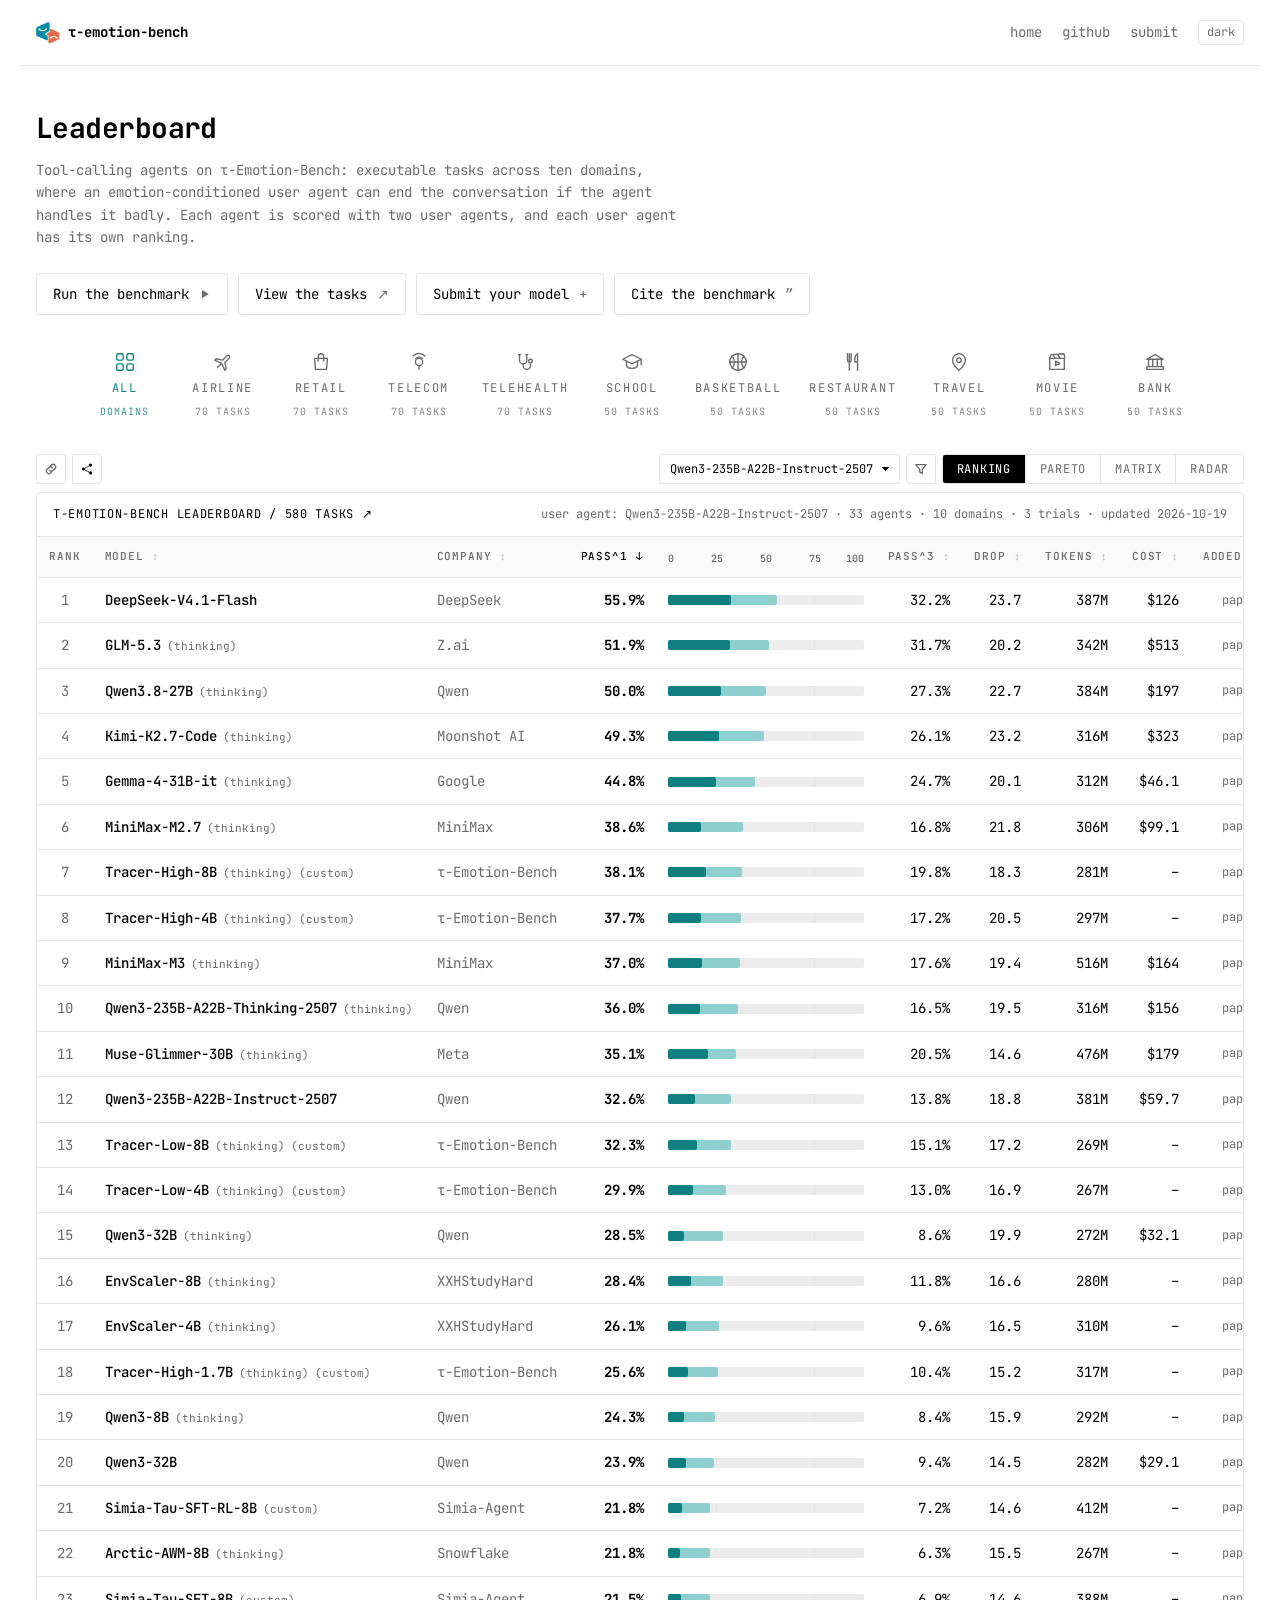
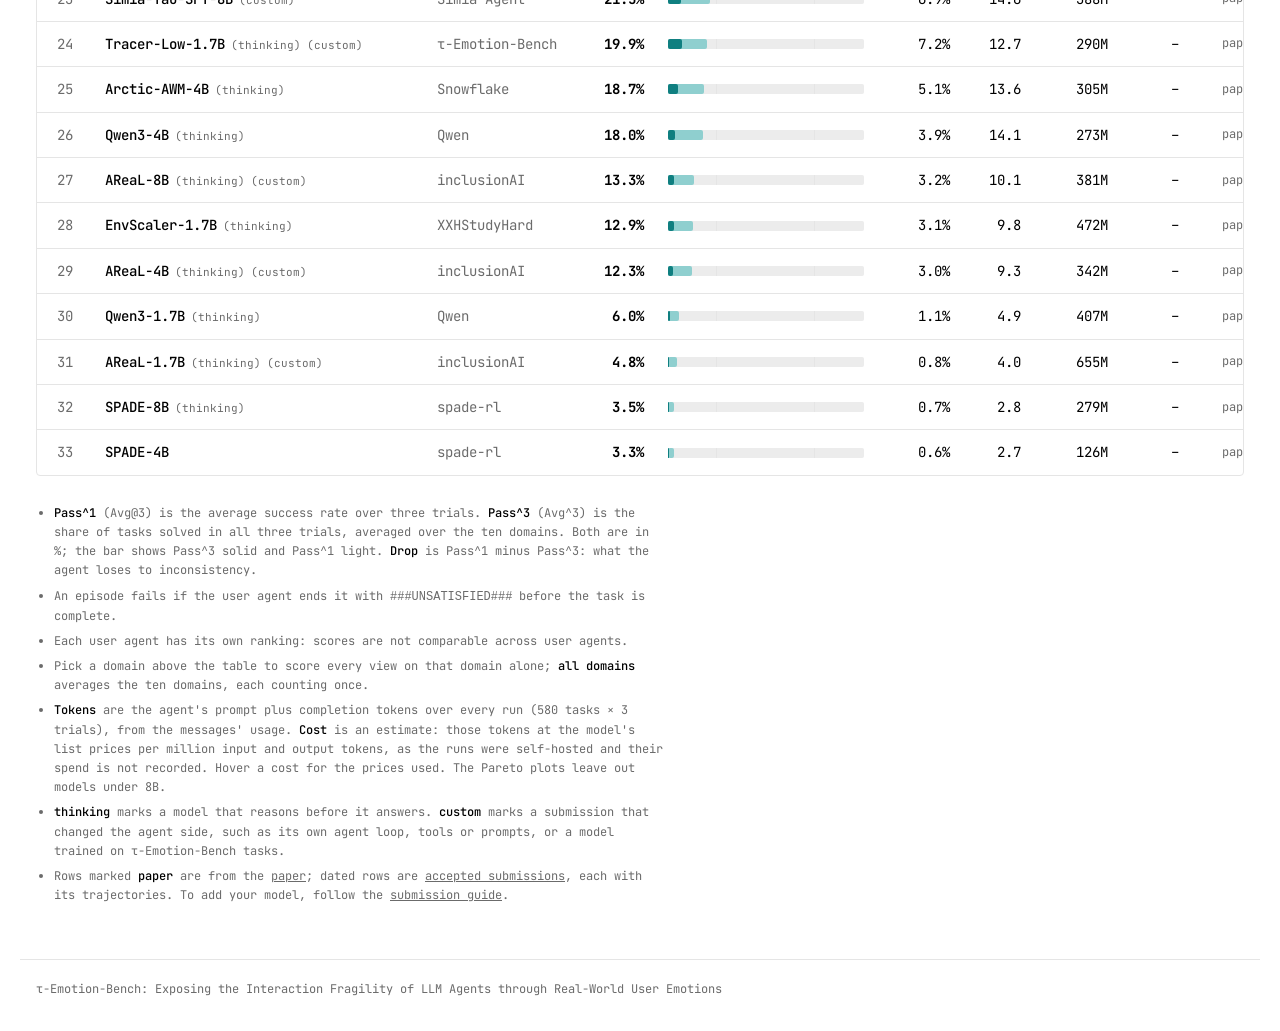
==== commit 5f5d54b0: "Leaderboard: Pareto plots leave out models under 8B" ====
--- a/leaderboard.html
+++ b/leaderboard.html
@@ -83,9 +83,17 @@
         <button type="button" class="lb-icon-btn" id="lb-copy" title="Copy a link to this view" aria-label="Copy a link to this view">
           <svg viewBox="0 0 16 16" width="14" height="14" aria-hidden="true"><path d="M6.5 9.5a3 3 0 0 0 4.2 0l2-2a3 3 0 0 0-4.2-4.2l-1 1" fill="none" stroke="currentColor" stroke-width="1.5" stroke-linecap="round"/><path d="M9.5 6.5a3 3 0 0 0-4.2 0l-2 2a3 3 0 0 0 4.2 4.2l1-1" fill="none" stroke="currentColor" stroke-width="1.5" stroke-linecap="round"/></svg>
         </button>
-        <button type="button" class="lb-icon-btn" id="lb-share" title="Share this view" aria-label="Share this view">
-          <svg viewBox="0 0 16 16" width="14" height="14" aria-hidden="true"><circle cx="12" cy="3.5" r="1.8"/><circle cx="4" cy="8" r="1.8"/><circle cx="12" cy="12.5" r="1.8"/><path d="M5.6 7.1 10.4 4.4M5.6 8.9l4.8 2.7" fill="none" stroke="currentColor" stroke-width="1.5"/></svg>
-        </button>
+        <div class="lb-filter-wrap">
+          <button type="button" class="lb-icon-btn" id="lb-share" aria-expanded="false" aria-controls="lb-share-menu" title="Share or download" aria-label="Share or download">
+            <svg viewBox="0 0 16 16" width="14" height="14" aria-hidden="true"><circle cx="12" cy="3.5" r="1.8"/><circle cx="4" cy="8" r="1.8"/><circle cx="12" cy="12.5" r="1.8"/><path d="M5.6 7.1 10.4 4.4M5.6 8.9l4.8 2.7" fill="none" stroke="currentColor" stroke-width="1.5"/></svg>
+          </button>
+          <div class="lb-menu" id="lb-share-menu" hidden>
+            <button type="button" data-action="link">Copy link to this view</button>
+            <button type="button" data-action="share" hidden>Share…</button>
+            <button type="button" data-action="csv">Download CSV</button>
+            <button type="button" data-action="png">Download chart as PNG</button>
+          </div>
+        </div>
         <span class="lb-toast" id="lb-toast" role="status" aria-live="polite"></span>
       </div>
       <div class="lb-tools lb-tools-right">
@@ -202,7 +210,7 @@
       <li>An episode fails if the user agent ends it with <code>###UNSATISFIED###</code> before the task is complete.</li>
       <li>Each user agent has its own ranking: scores are not comparable across user agents.</li>
       <li>Pick a domain above the table to score every view on that domain alone; <b>all domains</b> averages the ten domains, each counting once.</li>
-      <li><b>Tokens</b> are the agent's prompt plus completion tokens over every run (580 tasks × 3 trials), from the messages' usage. <b>Cost</b> is an estimate: those tokens at the model's list prices per million input and output tokens, as the runs were self-hosted and their spend is not recorded. Hover a cost for the prices used.</li>
+      <li><b>Tokens</b> are the agent's prompt plus completion tokens over every run (580 tasks × 3 trials), from the messages' usage. <b>Cost</b> is an estimate: those tokens at the model's list prices per million input and output tokens, as the runs were self-hosted and their spend is not recorded. Hover a cost for the prices used. The Pareto plots leave out models under 8B.</li>
       <li><b>thinking</b> marks a model that reasons before it answers. <b>custom</b> marks a submission that changed the agent side, such as its own agent loop, tools or prompts, or a model trained on τ-Emotion-Bench tasks.</li>
       <li>Rows marked <b>paper</b> are from the <a href="https://arxiv.org/abs/2610.19560">paper</a>; dated rows are <a href="https://github.com/sahsaeedi/tau-emotion-bench/tree/main/submissions">accepted submissions</a>, each with its trajectories. To add your model, follow the <a href="https://github.com/sahsaeedi/tau-emotion-bench/blob/main/docs/leaderboard-submission.md">submission guide</a>.</li>
     </ul>
--- a/static/css/leaderboard.css
+++ b/static/css/leaderboard.css
@@ -371,6 +371,42 @@
   box-shadow: 0 8px 24px rgba(0, 0, 0, 0.12);
 }
 
+.lb-menu {
+  position: absolute;
+  z-index: 5;
+  top: 36px;
+  left: 0;
+  min-width: 220px;
+  padding: 4px;
+  background: var(--panel);
+  border: 1px solid var(--panel-line);
+  border-radius: 4px;
+  box-shadow: 0 8px 24px rgba(0, 0, 0, 0.12);
+}
+
+.lb-menu button {
+  display: block;
+  width: 100%;
+  padding: 7px 10px;
+  font: inherit;
+  font-size: 12px;
+  text-align: left;
+  color: var(--fg);
+  background: none;
+  border: 0;
+  border-radius: 3px;
+  cursor: pointer;
+}
+
+.lb-menu button:hover {
+  background: var(--row-hover);
+}
+
+.lb-menu button[disabled] {
+  color: var(--muted);
+  cursor: default;
+}
+
 .lb-filter-row {
   display: flex;
   align-items: center;
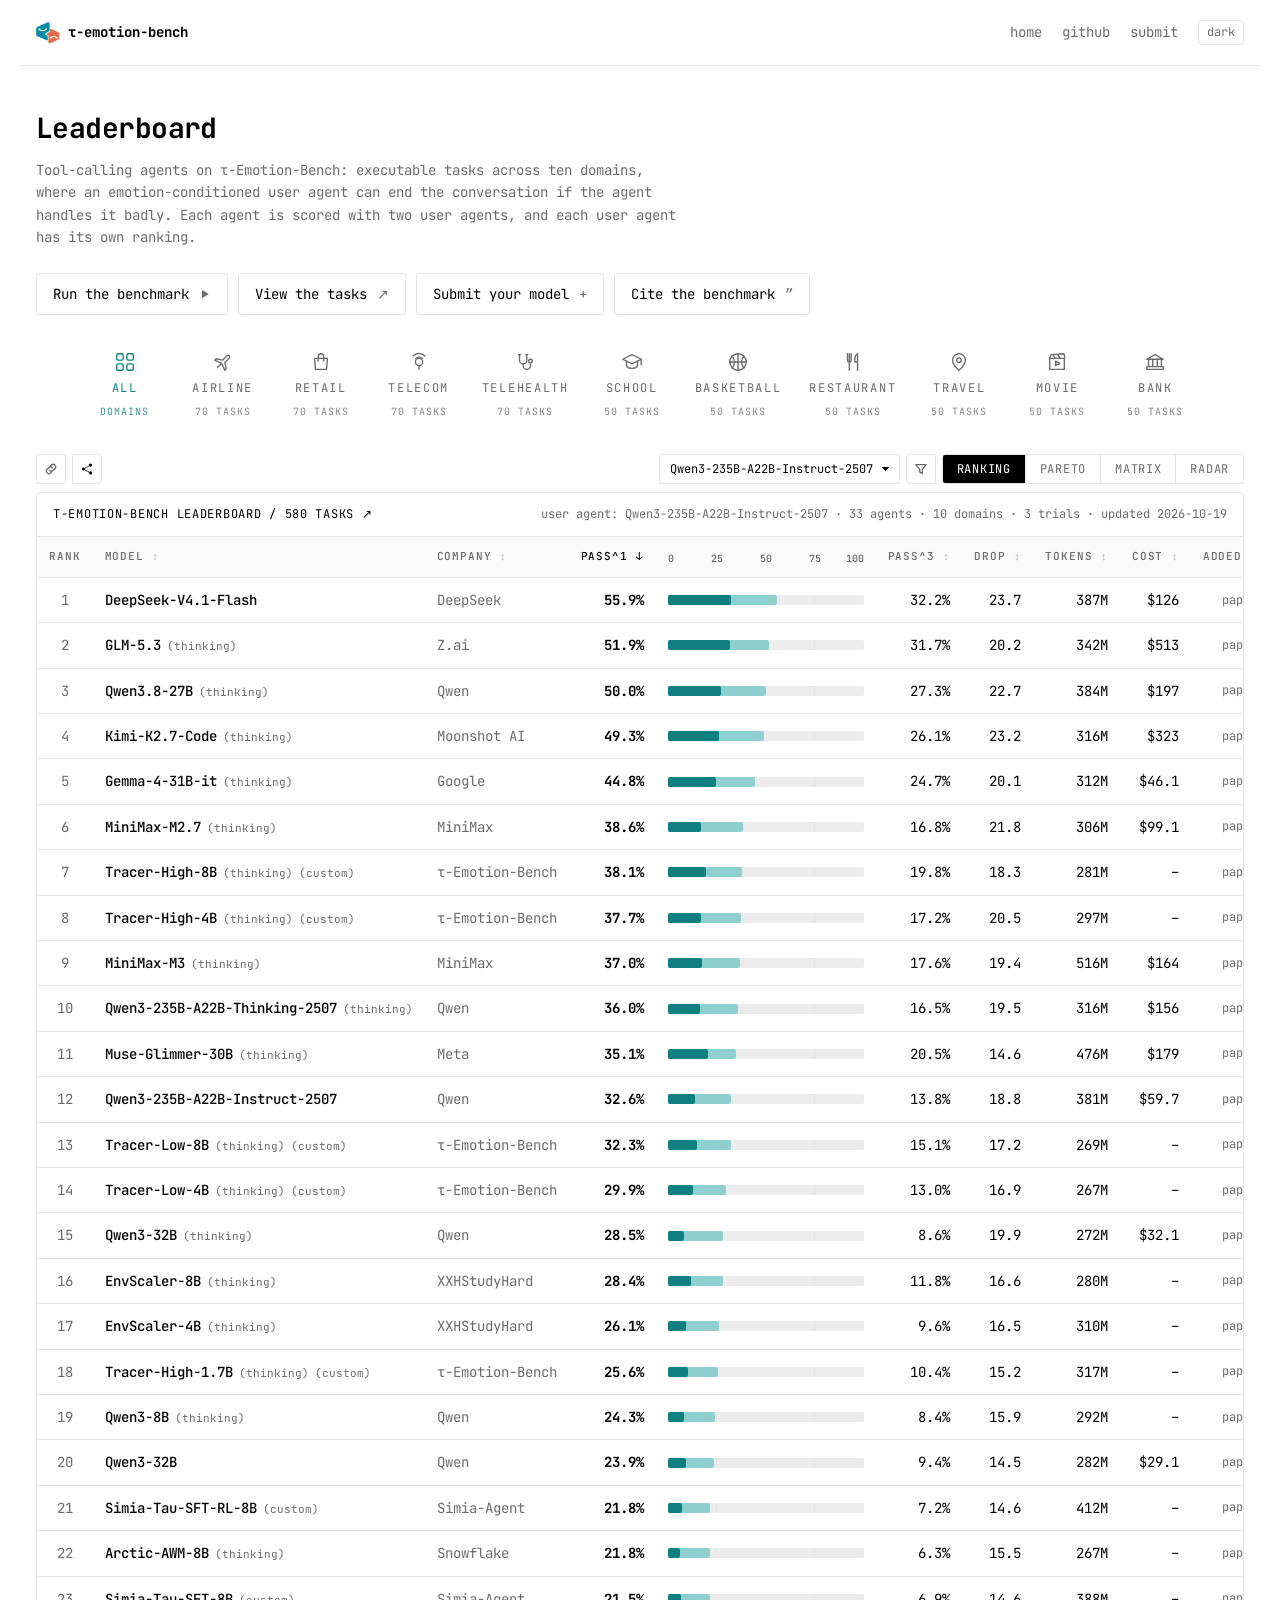
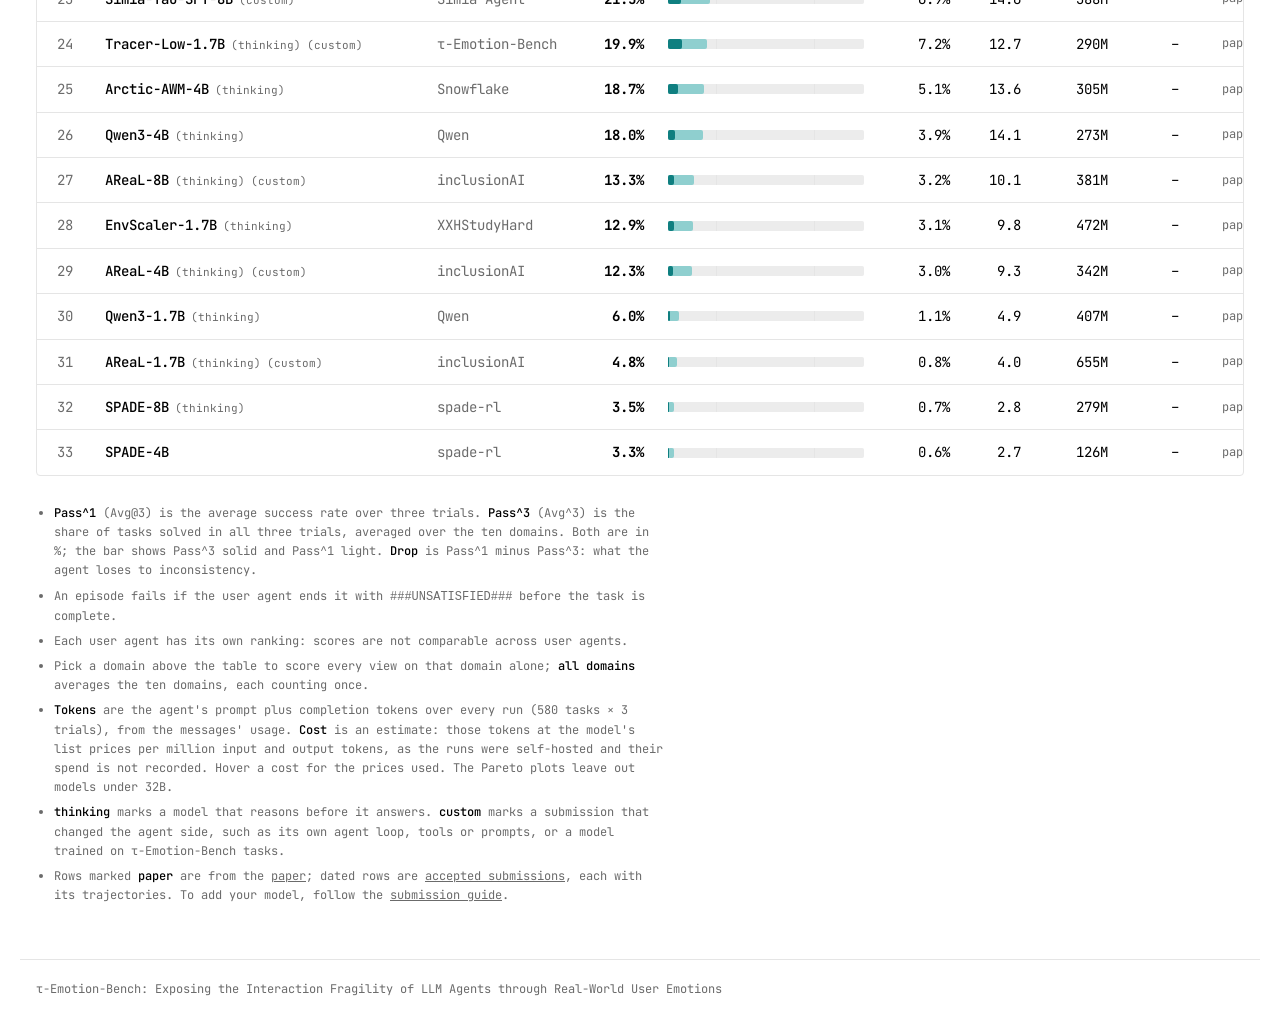
==== commit d4277407: "Leaderboard: Pareto plots leave out models under 32B" ====
--- a/leaderboard.html
+++ b/leaderboard.html
@@ -210,7 +210,7 @@
       <li>An episode fails if the user agent ends it with <code>###UNSATISFIED###</code> before the task is complete.</li>
       <li>Each user agent has its own ranking: scores are not comparable across user agents.</li>
       <li>Pick a domain above the table to score every view on that domain alone; <b>all domains</b> averages the ten domains, each counting once.</li>
-      <li><b>Tokens</b> are the agent's prompt plus completion tokens over every run (580 tasks × 3 trials), from the messages' usage. <b>Cost</b> is an estimate: those tokens at the model's list prices per million input and output tokens, as the runs were self-hosted and their spend is not recorded. Hover a cost for the prices used. The Pareto plots leave out models under 8B.</li>
+      <li><b>Tokens</b> are the agent's prompt plus completion tokens over every run (580 tasks × 3 trials), from the messages' usage. <b>Cost</b> is an estimate: those tokens at the model's list prices per million input and output tokens, as the runs were self-hosted and their spend is not recorded. Hover a cost for the prices used. The Pareto plots leave out models under 32B.</li>
       <li><b>thinking</b> marks a model that reasons before it answers. <b>custom</b> marks a submission that changed the agent side, such as its own agent loop, tools or prompts, or a model trained on τ-Emotion-Bench tasks.</li>
       <li>Rows marked <b>paper</b> are from the <a href="https://arxiv.org/abs/2610.19560">paper</a>; dated rows are <a href="https://github.com/sahsaeedi/tau-emotion-bench/tree/main/submissions">accepted submissions</a>, each with its trajectories. To add your model, follow the <a href="https://github.com/sahsaeedi/tau-emotion-bench/blob/main/docs/leaderboard-submission.md">submission guide</a>.</li>
     </ul>
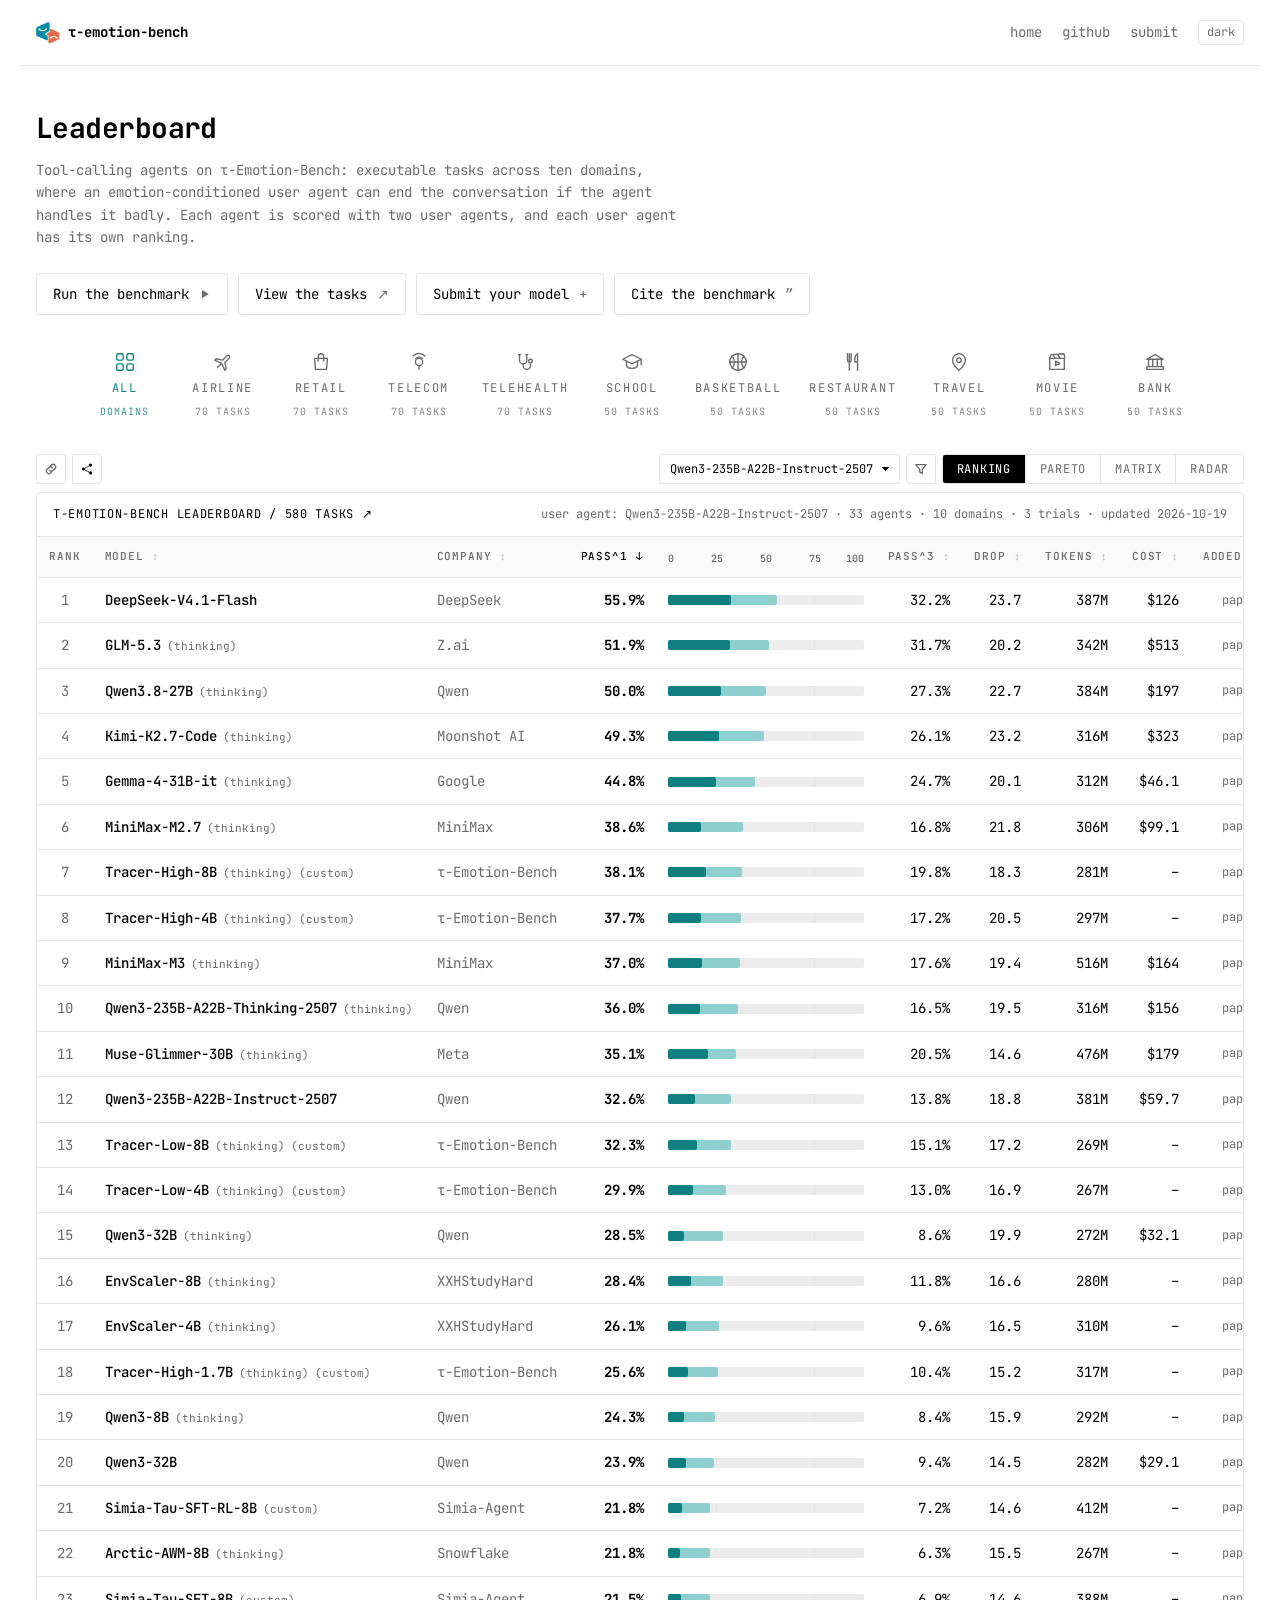
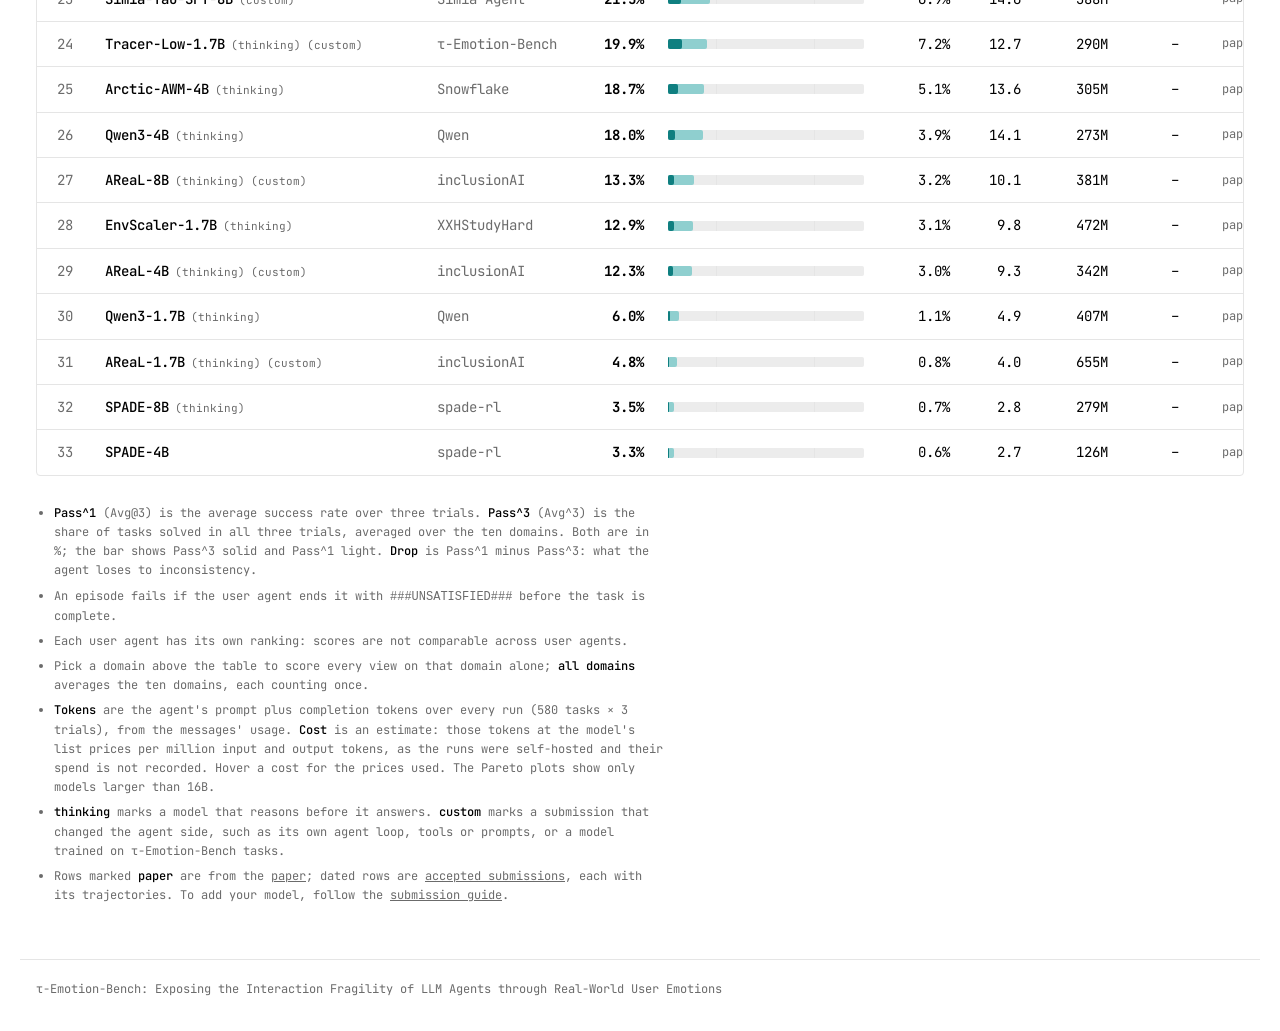
==== commit 5d09d852: "Leaderboard: Pareto plots show models larger than 16B" ====
--- a/leaderboard.html
+++ b/leaderboard.html
@@ -210,7 +210,7 @@
       <li>An episode fails if the user agent ends it with <code>###UNSATISFIED###</code> before the task is complete.</li>
       <li>Each user agent has its own ranking: scores are not comparable across user agents.</li>
       <li>Pick a domain above the table to score every view on that domain alone; <b>all domains</b> averages the ten domains, each counting once.</li>
-      <li><b>Tokens</b> are the agent's prompt plus completion tokens over every run (580 tasks × 3 trials), from the messages' usage. <b>Cost</b> is an estimate: those tokens at the model's list prices per million input and output tokens, as the runs were self-hosted and their spend is not recorded. Hover a cost for the prices used. The Pareto plots leave out models under 32B.</li>
+      <li><b>Tokens</b> are the agent's prompt plus completion tokens over every run (580 tasks × 3 trials), from the messages' usage. <b>Cost</b> is an estimate: those tokens at the model's list prices per million input and output tokens, as the runs were self-hosted and their spend is not recorded. Hover a cost for the prices used. The Pareto plots show only models larger than 16B.</li>
       <li><b>thinking</b> marks a model that reasons before it answers. <b>custom</b> marks a submission that changed the agent side, such as its own agent loop, tools or prompts, or a model trained on τ-Emotion-Bench tasks.</li>
       <li>Rows marked <b>paper</b> are from the <a href="https://arxiv.org/abs/2610.19560">paper</a>; dated rows are <a href="https://github.com/sahsaeedi/tau-emotion-bench/tree/main/submissions">accepted submissions</a>, each with its trajectories. To add your model, follow the <a href="https://github.com/sahsaeedi/tau-emotion-bench/blob/main/docs/leaderboard-submission.md">submission guide</a>.</li>
     </ul>
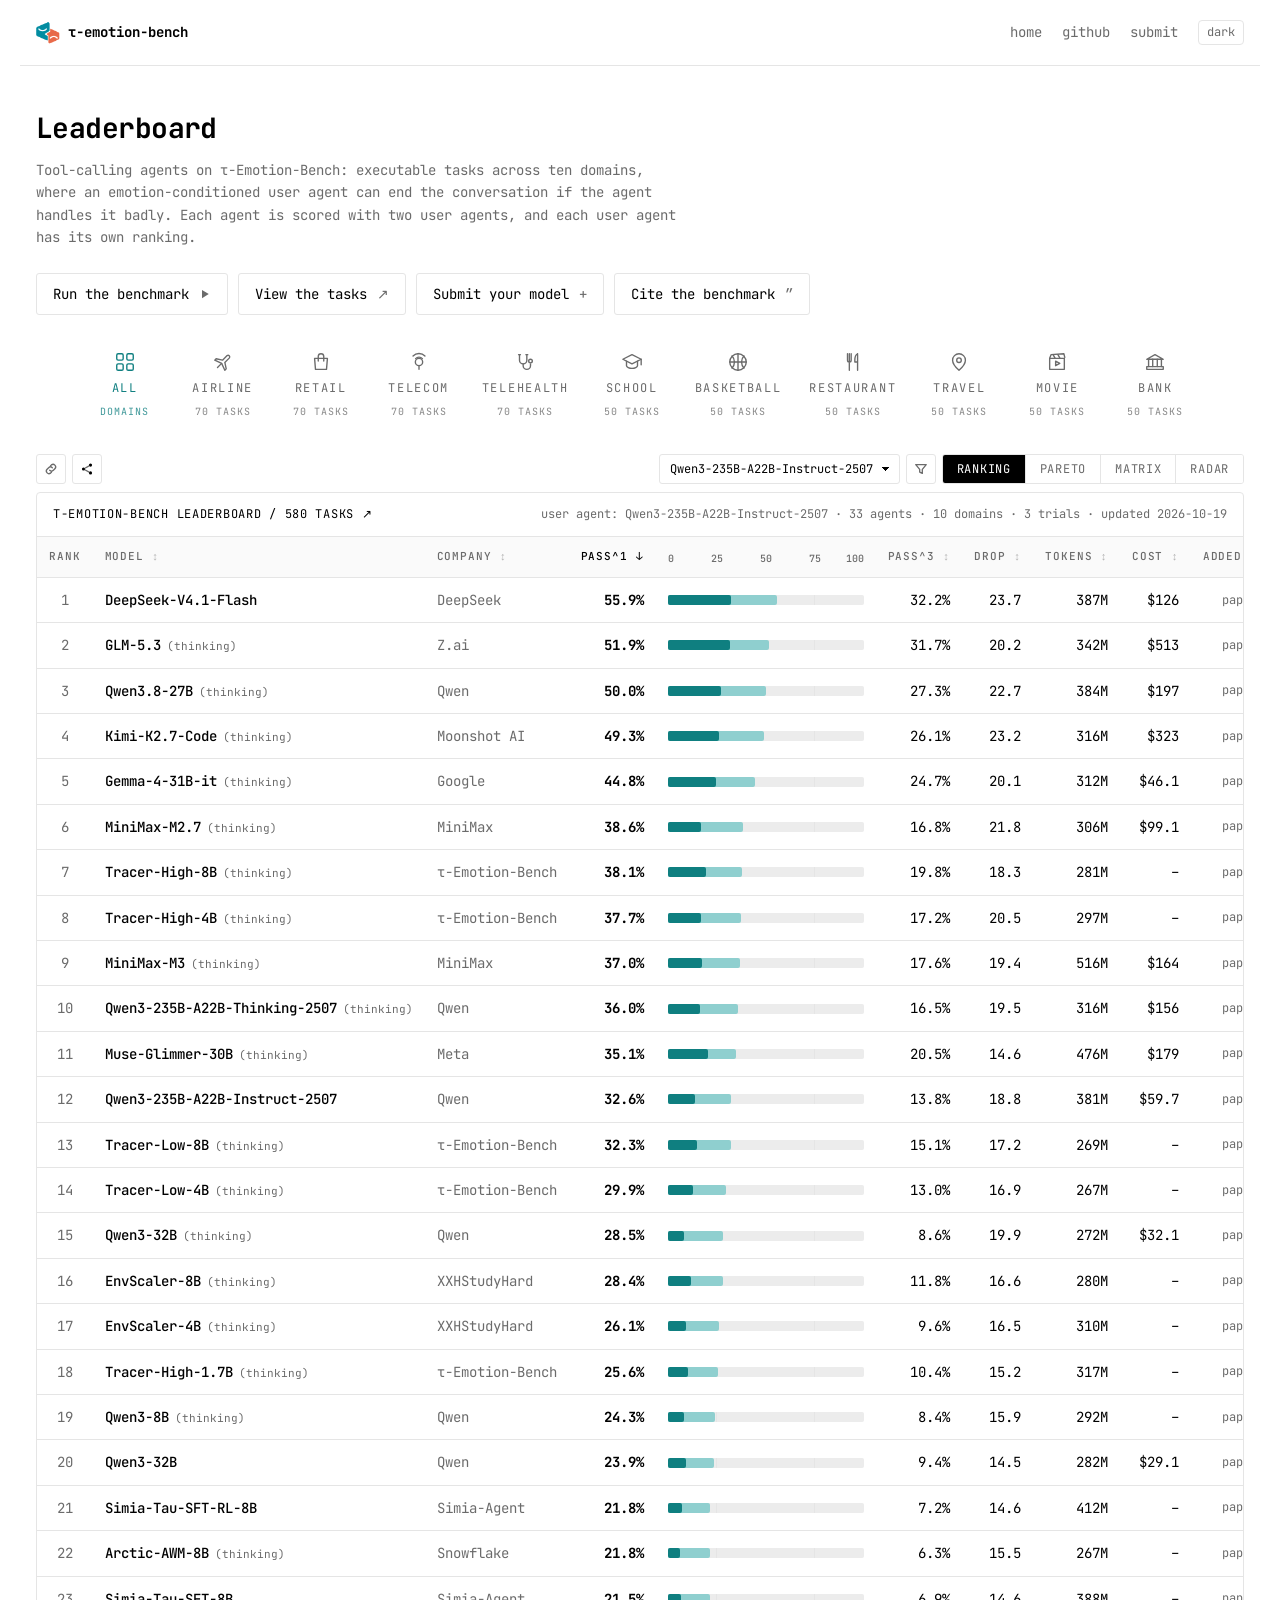
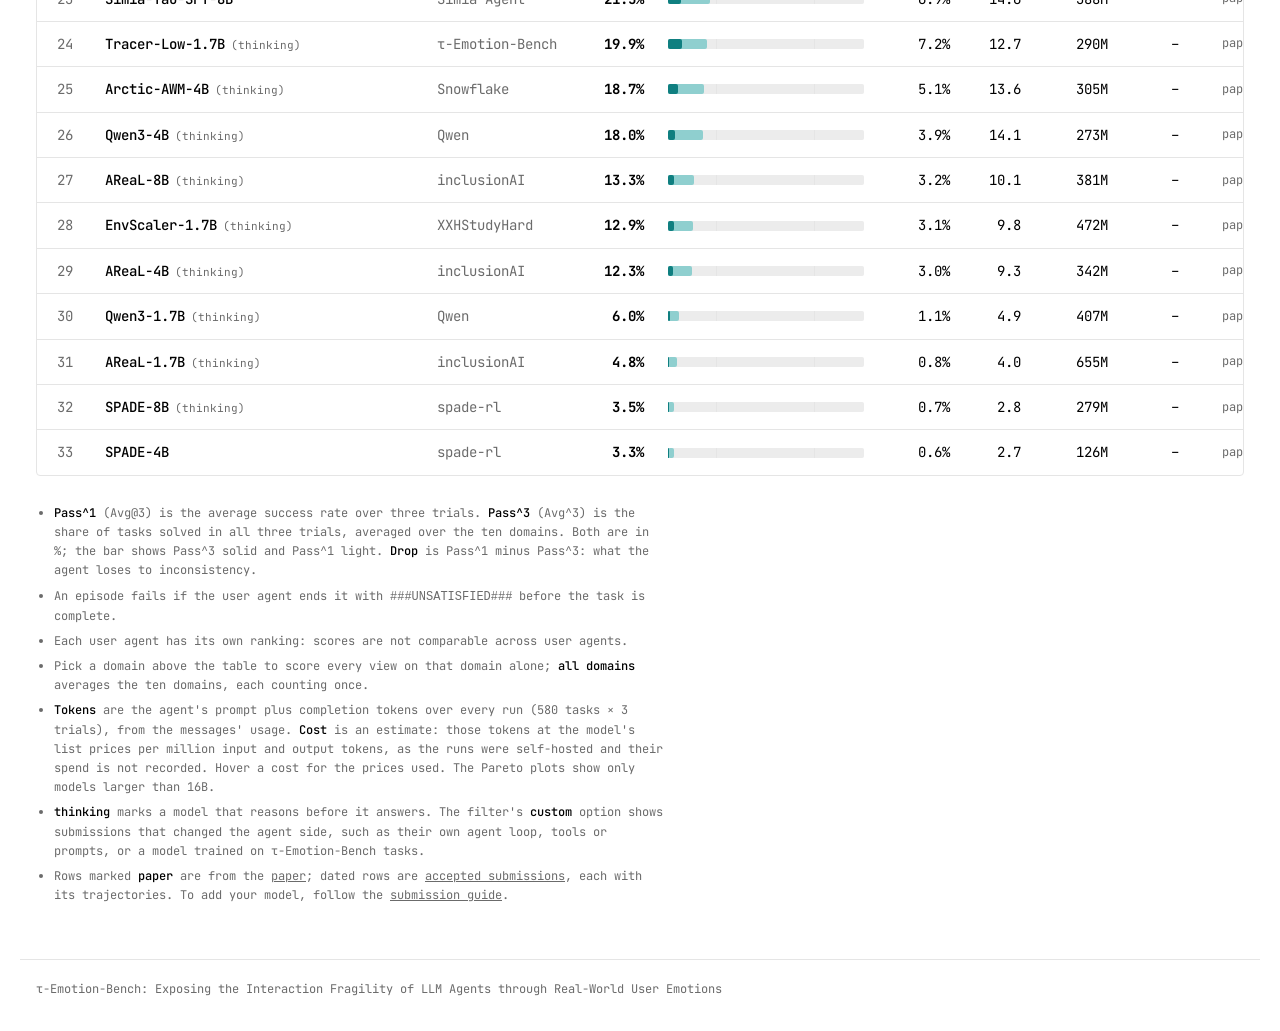
==== commit 4e04a622: "Leaderboard: tell same-name Pareto points apart by thinking mode, drop the custom tag" ====
--- a/leaderboard.html
+++ b/leaderboard.html
@@ -211,7 +211,7 @@
       <li>Each user agent has its own ranking: scores are not comparable across user agents.</li>
       <li>Pick a domain above the table to score every view on that domain alone; <b>all domains</b> averages the ten domains, each counting once.</li>
       <li><b>Tokens</b> are the agent's prompt plus completion tokens over every run (580 tasks × 3 trials), from the messages' usage. <b>Cost</b> is an estimate: those tokens at the model's list prices per million input and output tokens, as the runs were self-hosted and their spend is not recorded. Hover a cost for the prices used. The Pareto plots show only models larger than 16B.</li>
-      <li><b>thinking</b> marks a model that reasons before it answers. <b>custom</b> marks a submission that changed the agent side, such as its own agent loop, tools or prompts, or a model trained on τ-Emotion-Bench tasks.</li>
+      <li><b>thinking</b> marks a model that reasons before it answers. The filter's <b>custom</b> option shows submissions that changed the agent side, such as their own agent loop, tools or prompts, or a model trained on τ-Emotion-Bench tasks.</li>
       <li>Rows marked <b>paper</b> are from the <a href="https://arxiv.org/abs/2610.19560">paper</a>; dated rows are <a href="https://github.com/sahsaeedi/tau-emotion-bench/tree/main/submissions">accepted submissions</a>, each with its trajectories. To add your model, follow the <a href="https://github.com/sahsaeedi/tau-emotion-bench/blob/main/docs/leaderboard-submission.md">submission guide</a>.</li>
     </ul>
   </main>
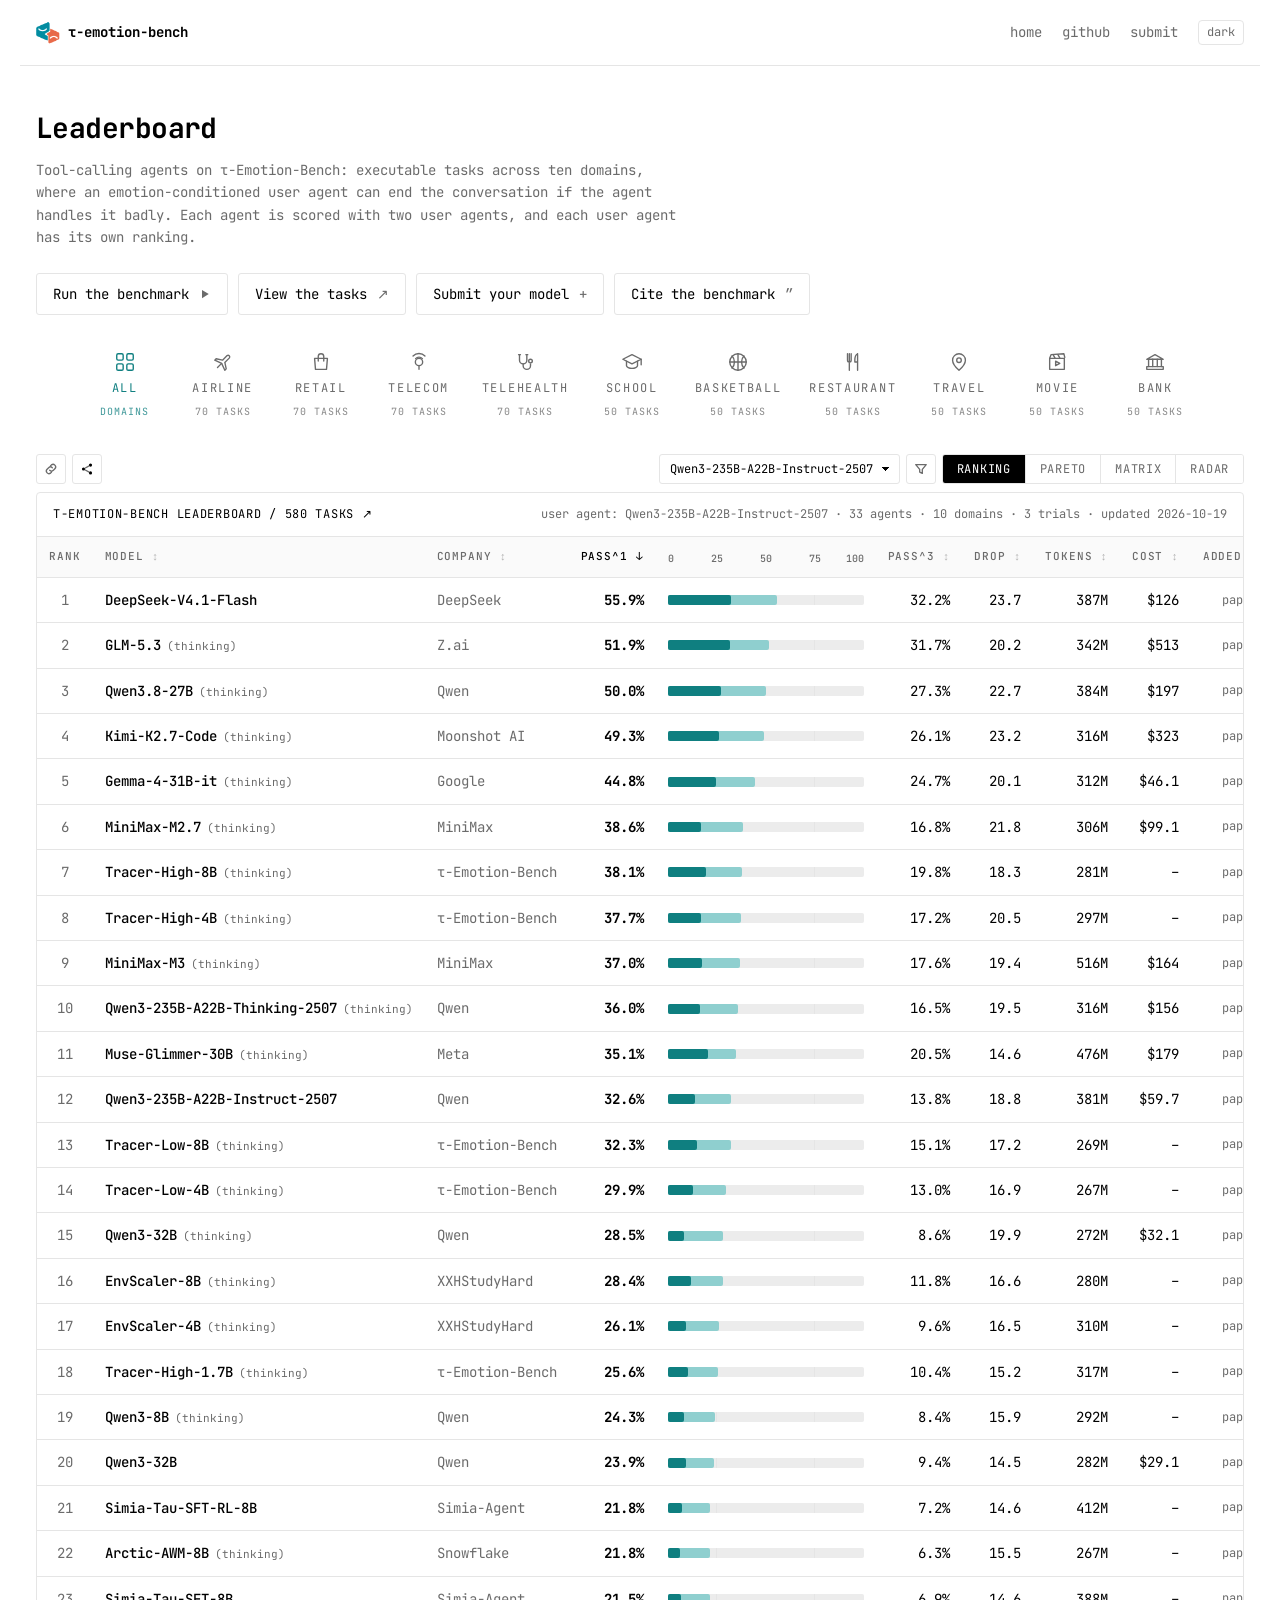
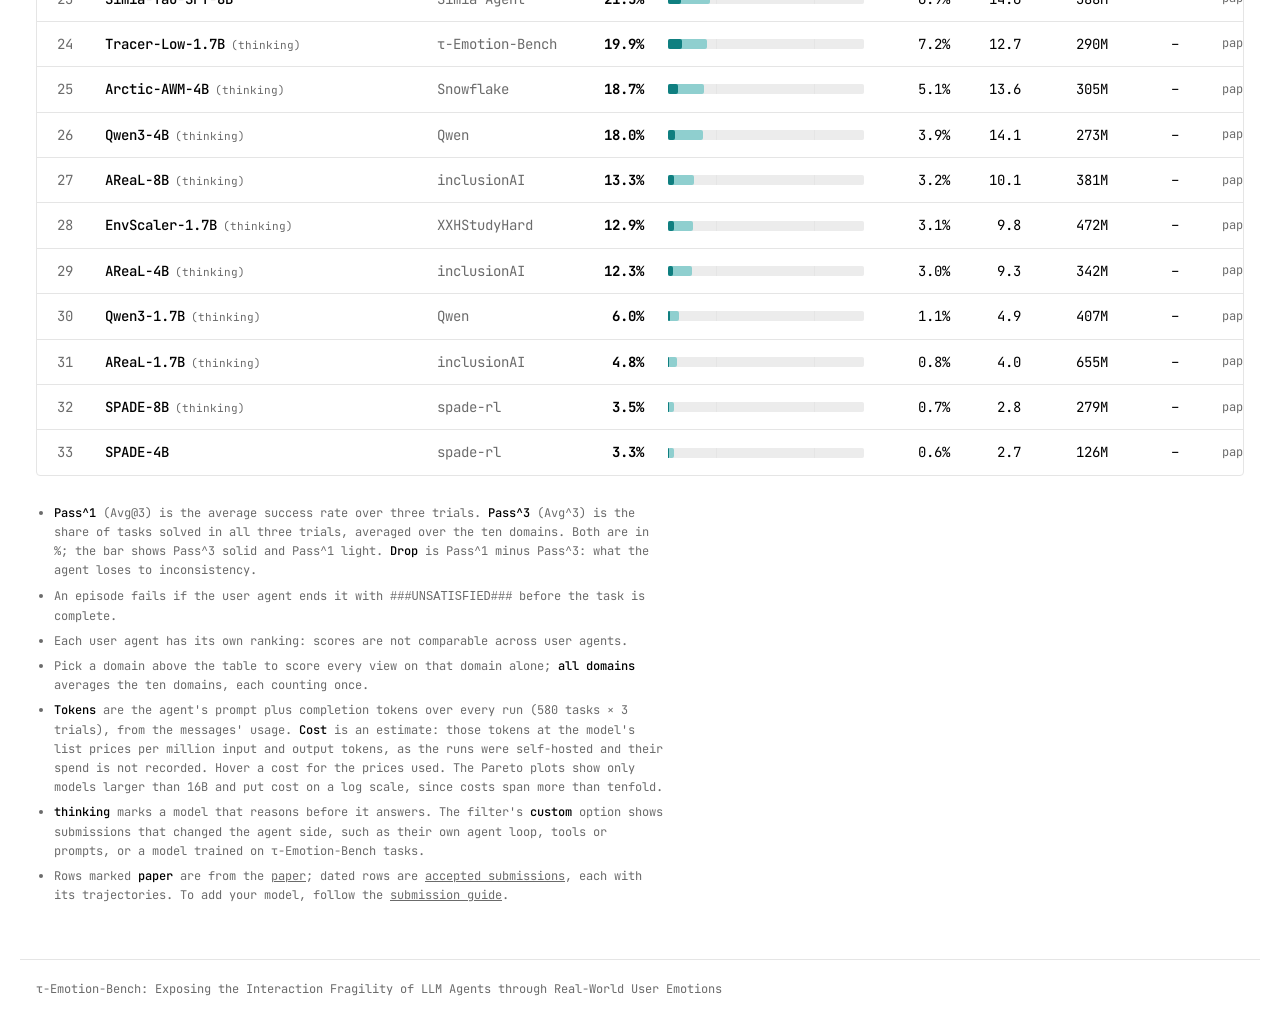
==== commit 5b1da032: "Leaderboard: Pareto axes read Cost estimation and # tokens; the log scale is noted below" ====
--- a/leaderboard.html
+++ b/leaderboard.html
@@ -210,7 +210,7 @@
       <li>An episode fails if the user agent ends it with <code>###UNSATISFIED###</code> before the task is complete.</li>
       <li>Each user agent has its own ranking: scores are not comparable across user agents.</li>
       <li>Pick a domain above the table to score every view on that domain alone; <b>all domains</b> averages the ten domains, each counting once.</li>
-      <li><b>Tokens</b> are the agent's prompt plus completion tokens over every run (580 tasks × 3 trials), from the messages' usage. <b>Cost</b> is an estimate: those tokens at the model's list prices per million input and output tokens, as the runs were self-hosted and their spend is not recorded. Hover a cost for the prices used. The Pareto plots show only models larger than 16B.</li>
+      <li><b>Tokens</b> are the agent's prompt plus completion tokens over every run (580 tasks × 3 trials), from the messages' usage. <b>Cost</b> is an estimate: those tokens at the model's list prices per million input and output tokens, as the runs were self-hosted and their spend is not recorded. Hover a cost for the prices used. The Pareto plots show only models larger than 16B and put cost on a log scale, since costs span more than tenfold.</li>
       <li><b>thinking</b> marks a model that reasons before it answers. The filter's <b>custom</b> option shows submissions that changed the agent side, such as their own agent loop, tools or prompts, or a model trained on τ-Emotion-Bench tasks.</li>
       <li>Rows marked <b>paper</b> are from the <a href="https://arxiv.org/abs/2610.19560">paper</a>; dated rows are <a href="https://github.com/sahsaeedi/tau-emotion-bench/tree/main/submissions">accepted submissions</a>, each with its trajectories. To add your model, follow the <a href="https://github.com/sahsaeedi/tau-emotion-bench/blob/main/docs/leaderboard-submission.md">submission guide</a>.</li>
     </ul>
--- a/static/css/leaderboard.css
+++ b/static/css/leaderboard.css
@@ -815,6 +815,63 @@
   fill: var(--accent);
 }
 
+.lb-label-num {
+  font-size: 11px;
+}
+
+.lb-point.is-active .lb-dot {
+  fill: var(--fg);
+}
+
+/* Phones: the key that names the numbered points */
+.lb-pkey {
+  margin: 4px 0 0;
+  padding: 0;
+  list-style: none;
+  font-size: 12px;
+}
+
+.lb-pkey li {
+  display: flex;
+  align-items: baseline;
+  gap: 8px;
+  padding: 6px 4px;
+  border-top: 1px solid var(--panel-line);
+  color: var(--muted);
+  cursor: pointer;
+}
+
+.lb-pkey li.on-frontier {
+  color: var(--fg);
+}
+
+.lb-pkey li.is-active {
+  background: var(--row-hover);
+}
+
+.lb-pkey-num {
+  min-width: 2ch;
+  text-align: right;
+  color: var(--accent);
+  font-variant-numeric: tabular-nums;
+}
+
+.lb-pkey-name {
+  flex: 1;
+  min-width: 0;
+  overflow-wrap: anywhere;
+}
+
+.lb-pkey-val {
+  white-space: nowrap;
+  font-variant-numeric: tabular-nums;
+}
+
+.lb-leader {
+  stroke: var(--ghost);
+  stroke-width: 1;
+}
+
 .lb-label {
   fill: var(--muted);
   font-size: 12px;
